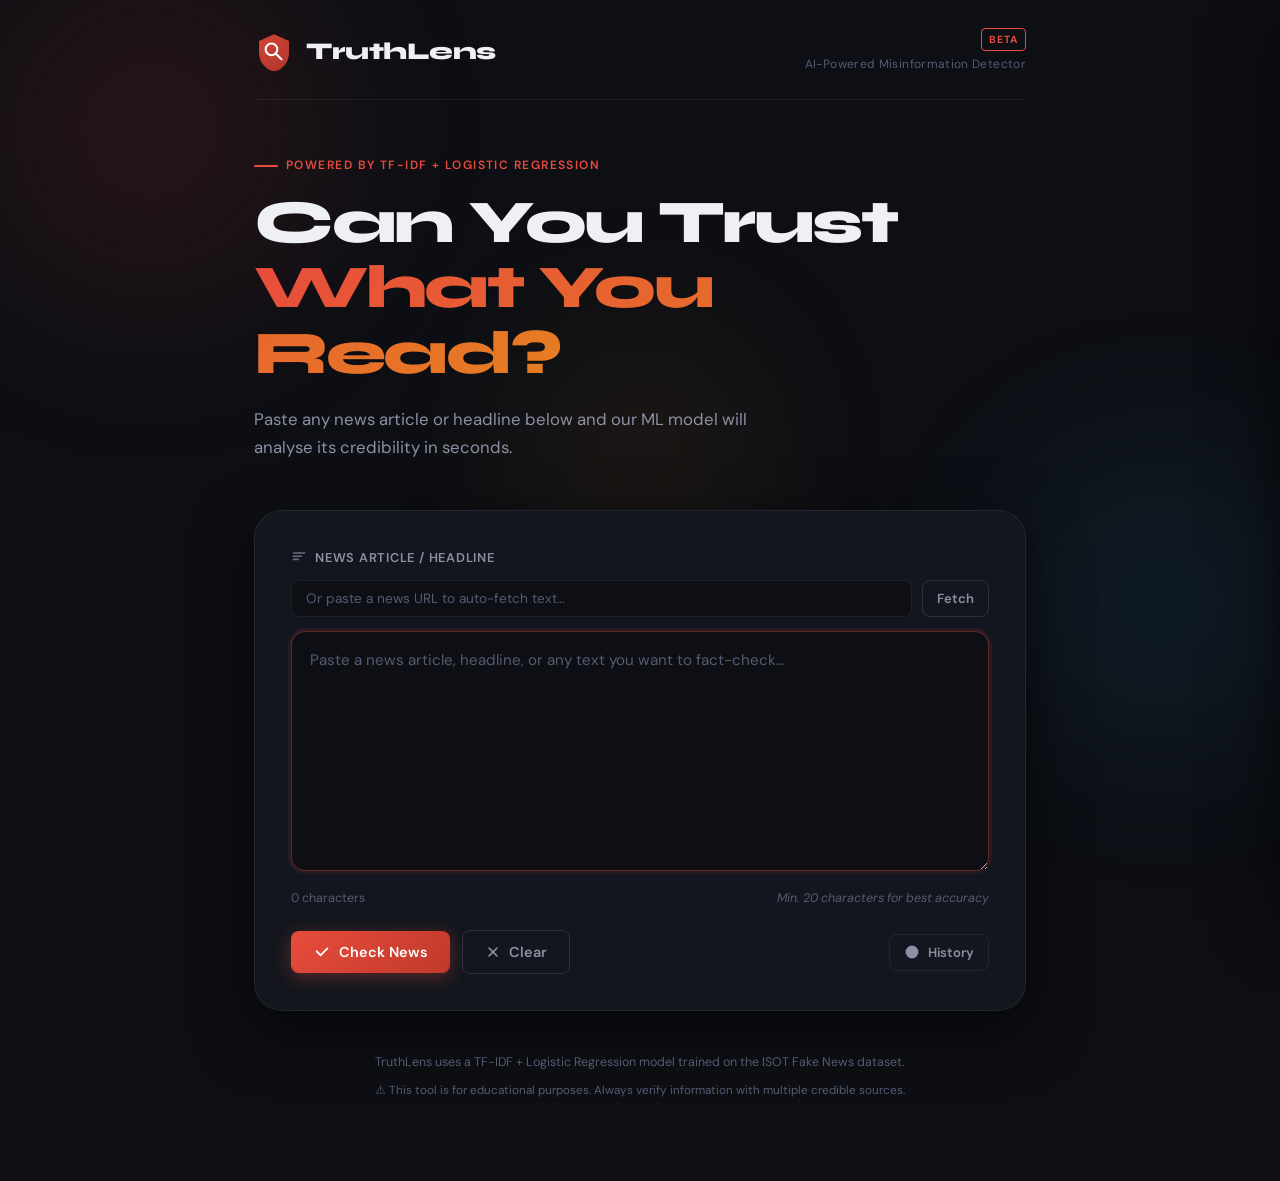
==== index.html @ 73e4e782 "inserting repo" ====
<!DOCTYPE html>
<html lang="en">
<head>
  <meta charset="UTF-8" />
  <meta name="viewport" content="width=device-width, initial-scale=1.0" />
  <title>Fake News Detector</title>
  <link rel="stylesheet" href="style.css" />
  <!-- Google Fonts: Syne (display) + DM Sans (body) -->
  <link rel="preconnect" href="https://fonts.googleapis.com" />
  <link rel="preconnect" href="https://fonts.gstatic.com" crossorigin />
  <link href="https://fonts.googleapis.com/css2?family=Syne:wght@700;800&family=DM+Sans:ital,wght@0,400;0,500;0,600;1,400&display=swap" rel="stylesheet" />
</head>
<body>

  <!-- ── Ambient background orbs ── -->
  <div class="bg-orb orb-1"></div>
  <div class="bg-orb orb-2"></div>
  <div class="bg-orb orb-3"></div>

  <div class="page-wrapper">

    <!-- ═══════════ HEADER ═══════════ -->
    <header class="site-header">
      <div class="logo">
        <!-- Shield + magnifier icon (inline SVG) -->
        <svg class="logo-icon" viewBox="0 0 48 48" fill="none" xmlns="http://www.w3.org/2000/svg">
          <path d="M24 4L6 12v14c0 10.5 7.7 20.3 18 22.6C35.3 46.3 42 36.5 42 26V12L24 4z" fill="url(#shieldGrad)" opacity="0.9"/>
          <circle cx="21" cy="22" r="7" stroke="#fff" stroke-width="2.5" fill="none"/>
          <line x1="26.2" y1="27.2" x2="33" y2="34" stroke="#fff" stroke-width="2.5" stroke-linecap="round"/>
          <defs>
            <linearGradient id="shieldGrad" x1="6" y1="4" x2="42" y2="48" gradientUnits="userSpaceOnUse">
              <stop offset="0%" stop-color="#e74c3c"/>
              <stop offset="100%" stop-color="#c0392b"/>
            </linearGradient>
          </defs>
        </svg>
        <span class="logo-text">TruthLens</span>
      </div>
      <nav class="header-meta">
        <span class="badge-beta">BETA</span>
        <span class="header-tagline">AI-Powered Misinformation Detector</span>
      </nav>
    </header>

    <!-- ═══════════ HERO ═══════════ -->
    <section class="hero">
      <div class="hero-eyebrow">Powered by TF-IDF + Logistic Regression</div>
      <h1 class="hero-title">
        Can You Trust<br/>
        <span class="highlight">What You Read?</span>
      </h1>
      <p class="hero-sub">Paste any news article or headline below and our ML model will analyse its credibility in seconds.</p>
    </section>

    <!-- ═══════════ MAIN CARD ═══════════ -->
    <main class="detector-card">

      <!-- ── Input area ── -->
      <div class="input-section">
        <label class="input-label" for="newsInput">
          <svg viewBox="0 0 20 20" fill="currentColor" width="16"><path d="M3 4a1 1 0 000 2h14a1 1 0 100-2H3zm0 4a1 1 0 000 2h10a1 1 0 100-2H3zm0 4a1 1 0 000 2h6a1 1 0 100-2H3z"/></svg>
          News Article / Headline
        </label>

        <!-- ── URL input (bonus feature) ── -->
        <div class="url-row">
          <input type="url" id="urlInput" class="url-input" placeholder="Or paste a news URL to auto-fetch text…" />
          <button id="fetchUrlBtn" class="btn btn-ghost btn-sm">Fetch</button>
        </div>

        <textarea
          id="newsInput"
          class="news-textarea"
          placeholder="Paste a news article, headline, or any text you want to fact-check…"
          spellcheck="false"
          rows="8"
        ></textarea>

        <!-- Character counter -->
        <div class="textarea-footer">
          <span id="charCount" class="char-count">0 characters</span>
          <span class="min-hint">Min. 20 characters for best accuracy</span>
        </div>
      </div>

      <!-- ── Action buttons ── -->
      <div class="action-row">
        <button id="checkBtn" class="btn btn-primary">
          <svg class="btn-icon" viewBox="0 0 20 20" fill="currentColor" width="18"><path fill-rule="evenodd" d="M16.707 5.293a1 1 0 010 1.414L8.414 15 3.293 9.879a1 1 0 011.414-1.414L8.414 12.172l6.879-6.879a1 1 0 011.414 0z" clip-rule="evenodd"/></svg>
          Check News
        </button>
        <button id="clearBtn" class="btn btn-ghost">
          <svg class="btn-icon" viewBox="0 0 20 20" fill="currentColor" width="16"><path fill-rule="evenodd" d="M4.293 4.293a1 1 0 011.414 0L10 8.586l4.293-4.293a1 1 0 111.414 1.414L11.414 10l4.293 4.293a1 1 0 01-1.414 1.414L10 11.414l-4.293 4.293a1 1 0 01-1.414-1.414L8.586 10 4.293 5.707a1 1 0 010-1.414z" clip-rule="evenodd"/></svg>
          Clear
        </button>
        <button id="historyBtn" class="btn btn-outline btn-sm" title="View history">
          <svg viewBox="0 0 20 20" fill="currentColor" width="16"><path d="M10 18a8 8 0 100-16 8 8 0 000 16zm1-12a1 1 0 10-2 0v4a1 1 0 00.293.707l2.828 2.829a1 1 0 101.415-1.415L11 9.586V6z"/></svg>
          History <span id="historyCount" class="history-badge">0</span>
        </button>
      </div>

      <!-- ── Error banner ── -->
      <div id="errorBanner" class="error-banner hidden">
        <svg viewBox="0 0 20 20" fill="currentColor" width="18"><path fill-rule="evenodd" d="M18 10a8 8 0 11-16 0 8 8 0 0116 0zm-7 4a1 1 0 11-2 0 1 1 0 012 0zm-1-9a1 1 0 00-1 1v4a1 1 0 102 0V6a1 1 0 00-1-1z" clip-rule="evenodd"/></svg>
        <span id="errorText">Something went wrong.</span>
      </div>

      <!-- ── Loading spinner ── -->
      <div id="loadingState" class="loading-state hidden">
        <div class="spinner-ring"></div>
        <p class="loading-text">Analysing article…</p>
        <div class="loading-steps">
          <span class="step active" id="step1">Preprocessing text</span>
          <span class="step-arrow">→</span>
          <span class="step" id="step2">TF-IDF vectorising</span>
          <span class="step-arrow">→</span>
          <span class="step" id="step3">Running model</span>
        </div>
      </div>

      <!-- ── Result card ── -->
      <div id="resultSection" class="result-section hidden">

        <!-- Classification badge -->
        <div class="result-header">
          <div id="classificationBadge" class="classification-badge">
            <span id="classIcon" class="class-icon"></span>
            <span id="classLabel" class="class-label">—</span>
          </div>
          <div class="result-meta">
            <span id="resultTimestamp" class="result-timestamp"></span>
          </div>
        </div>

        <!-- Score gauge -->
        <div class="score-section">
          <div class="score-label-row">
            <span class="score-title">Credibility Score</span>
            <span id="scoreValue" class="score-value">—</span>
          </div>
          <div class="score-bar-track">
            <div id="scoreBar" class="score-bar" style="width:0%"></div>
            <div class="score-markers">
              <span>0</span><span>25</span><span>50</span><span>75</span><span>100</span>
            </div>
          </div>
          <div class="score-zones">
            <span class="zone fake">Fake</span>
            <span class="zone misleading">Misleading News</span>
            <span class="zone real">Real</span>
          </div>
        </div>

        <!-- Explanation -->
        <div class="explanation-box">
          <h4 class="explanation-title">
            <svg viewBox="0 0 20 20" fill="currentColor" width="16"><path fill-rule="evenodd" d="M18 10a8 8 0 11-16 0 8 8 0 0116 0zm-7-4a1 1 0 11-2 0 1 1 0 012 0zM9 9a1 1 0 000 2v3a1 1 0 001 1h1a1 1 0 100-2v-3a1 1 0 00-1-1H9z" clip-rule="evenodd"/></svg>
            Analysis
          </h4>
          <p id="explanationText" class="explanation-text"></p>
        </div>

        <!-- Top keywords -->
        <div class="keywords-box">
          <h4 class="keywords-title">Key Indicators</h4>
          <div id="keywordTags" class="keyword-tags"></div>
        </div>

      </div><!-- /.result-section -->

    </main><!-- /.detector-card -->

    <!-- ═══════════ HISTORY PANEL ═══════════ -->
    <aside id="historyPanel" class="history-panel">
      <div class="history-header">
        <h3>Detection History</h3>
        <button id="closeHistory" class="btn-icon-only" aria-label="Close history">✕</button>
      </div>
      <div id="historyList" class="history-list">
        <p class="history-empty">No checks yet. Analyse an article to get started.</p>
      </div>
      <div class="history-actions">
        <button id="clearHistoryBtn" class="btn btn-ghost btn-sm">Clear All</button>
      </div>
    </aside>

    <!-- ═══════════ FOOTER ═══════════ -->
    <footer class="site-footer">
      <p>TruthLens uses a TF-IDF + Logistic Regression model trained on the ISOT Fake News dataset.</p>
      <p class="footer-disclaimer">⚠ This tool is for educational purposes. Always verify information with multiple credible sources.</p>
    </footer>

  </div><!-- /.page-wrapper -->

  <script src="script.js"></script>
</body>
</html>
---- style.css ----
/* ═══════════════════════════════════════════════
   TruthLens — Fake News Detector
   style.css
   Theme: Dark investigative editorial
   Fonts: Syne (headings) + DM Sans (body)
═══════════════════════════════════════════════ */

/* ── 0. CSS Variables ── */
:root {
  --bg-base:       #0d0f14;
  --bg-card:       #13161e;
  --bg-card-2:     #191d28;
  --bg-hover:      #1e2330;

  --border:        rgba(255,255,255,0.07);
  --border-light:  rgba(255,255,255,0.12);

  --text-primary:  #eef0f6;
  --text-secondary:#8b90a4;
  --text-muted:    #555b72;

  --accent-red:    #e74c3c;
  --accent-orange: #e67e22;
  --accent-green:  #27ae60;
  --accent-blue:   #3498db;

  --real-color:    #27ae60;
  --fake-color:    #e74c3c;
  --mislead-color: #e67e22;

  --shadow-sm:  0 2px 8px rgba(0,0,0,0.4);
  --shadow-md:  0 8px 32px rgba(0,0,0,0.5);
  --shadow-lg:  0 20px 60px rgba(0,0,0,0.6);

  --radius-sm:  8px;
  --radius-md:  14px;
  --radius-lg:  20px;
  --radius-xl:  28px;

  --font-display: 'Syne', sans-serif;
  --font-body:    'DM Sans', sans-serif;

  --transition: 0.22s cubic-bezier(0.4, 0, 0.2, 1);
}

/* ── 1. Reset & Base ── */
*, *::before, *::after { box-sizing: border-box; margin: 0; padding: 0; }

html { font-size: 16px; scroll-behavior: smooth; }

body {
  font-family: var(--font-body);
  background-color: var(--bg-base);
  color: var(--text-primary);
  line-height: 1.65;
  min-height: 100vh;
  overflow-x: hidden;
}

/* ── 2. Ambient Background Orbs ── */
.bg-orb {
  position: fixed;
  border-radius: 50%;
  filter: blur(90px);
  opacity: 0.18;
  pointer-events: none;
  z-index: 0;
  animation: orb-drift 18s ease-in-out infinite alternate;
}
.orb-1 {
  width: 500px; height: 500px;
  background: radial-gradient(circle, #e74c3c, transparent 70%);
  top: -120px; left: -100px;
  animation-delay: 0s;
}
.orb-2 {
  width: 400px; height: 400px;
  background: radial-gradient(circle, #3498db, transparent 70%);
  bottom: 100px; right: -80px;
  animation-delay: -6s;
}
.orb-3 {
  width: 300px; height: 300px;
  background: radial-gradient(circle, #e67e22, transparent 70%);
  top: 50%; left: 50%;
  transform: translate(-50%, -50%);
  animation-delay: -12s;
}
@keyframes orb-drift {
  0%   { transform: translate(0, 0) scale(1); }
  100% { transform: translate(40px, -30px) scale(1.1); }
}

/* ── 3. Layout Wrapper ── */
.page-wrapper {
  position: relative;
  z-index: 1;
  max-width: 820px;
  margin: 0 auto;
  padding: 0 24px 80px;
}

/* ── 4. Header ── */
.site-header {
  display: flex;
  align-items: center;
  justify-content: space-between;
  padding: 28px 0 24px;
  border-bottom: 1px solid var(--border);
  margin-bottom: 56px;
}

.logo {
  display: flex;
  align-items: center;
  gap: 12px;
}
.logo-icon { width: 40px; height: 40px; flex-shrink: 0; }
.logo-text {
  font-family: var(--font-display);
  font-size: 1.5rem;
  font-weight: 800;
  letter-spacing: -0.02em;
  color: var(--text-primary);
}

.header-meta {
  display: flex;
  flex-direction: column;
  align-items: flex-end;
  gap: 4px;
}
.badge-beta {
  display: inline-block;
  font-size: 0.65rem;
  font-weight: 700;
  letter-spacing: 0.1em;
  color: var(--accent-red);
  border: 1px solid var(--accent-red);
  border-radius: 4px;
  padding: 2px 7px;
}
.header-tagline {
  font-size: 0.75rem;
  color: var(--text-muted);
  letter-spacing: 0.03em;
}

/* ── 5. Hero ── */
.hero {
  margin-bottom: 48px;
  animation: fade-up 0.6s ease both;
}
.hero-eyebrow {
  font-size: 0.75rem;
  font-weight: 600;
  letter-spacing: 0.12em;
  text-transform: uppercase;
  color: var(--accent-red);
  margin-bottom: 14px;
  display: flex;
  align-items: center;
  gap: 8px;
}
.hero-eyebrow::before {
  content: '';
  display: inline-block;
  width: 24px; height: 2px;
  background: var(--accent-red);
  border-radius: 2px;
}
.hero-title {
  font-family: var(--font-display);
  font-size: clamp(2.4rem, 5vw, 3.8rem);
  font-weight: 800;
  line-height: 1.08;
  letter-spacing: -0.04em;
  color: var(--text-primary);
  margin-bottom: 18px;
}
.highlight {
  background: linear-gradient(135deg, #e74c3c 0%, #e67e22 100%);
  -webkit-background-clip: text;
  -webkit-text-fill-color: transparent;
  background-clip: text;
}
.hero-sub {
  font-size: 1.05rem;
  color: var(--text-secondary);
  max-width: 540px;
  line-height: 1.7;
}

/* ── 6. Detector Card ── */
.detector-card {
  background: var(--bg-card);
  border: 1px solid var(--border);
  border-radius: var(--radius-xl);
  padding: 36px;
  box-shadow: var(--shadow-lg);
  animation: fade-up 0.7s 0.1s ease both;
}

/* ── 7. Input Section ── */
.input-label {
  display: flex;
  align-items: center;
  gap: 8px;
  font-size: 0.8rem;
  font-weight: 600;
  letter-spacing: 0.06em;
  text-transform: uppercase;
  color: var(--text-secondary);
  margin-bottom: 12px;
}
.input-label svg { opacity: 0.7; }

/* URL row */
.url-row {
  display: flex;
  gap: 10px;
  margin-bottom: 14px;
}
.url-input {
  flex: 1;
  background: var(--bg-base);
  border: 1px solid var(--border);
  border-radius: var(--radius-sm);
  color: var(--text-primary);
  font-family: var(--font-body);
  font-size: 0.85rem;
  padding: 9px 14px;
  outline: none;
  transition: border-color var(--transition);
}
.url-input::placeholder { color: var(--text-muted); }
.url-input:focus { border-color: var(--border-light); }

/* Textarea */
.news-textarea {
  width: 100%;
  background: var(--bg-base);
  border: 1px solid var(--border);
  border-radius: var(--radius-md);
  color: var(--text-primary);
  font-family: var(--font-body);
  font-size: 0.95rem;
  line-height: 1.7;
  padding: 16px 18px;
  resize: vertical;
  outline: none;
  transition: border-color var(--transition), box-shadow var(--transition);
  min-height: 180px;
}
.news-textarea::placeholder { color: var(--text-muted); }
.news-textarea:focus {
  border-color: rgba(231,76,60,0.4);
  box-shadow: 0 0 0 3px rgba(231,76,60,0.08);
}

.textarea-footer {
  display: flex;
  justify-content: space-between;
  margin-top: 8px;
  font-size: 0.78rem;
}
.char-count { color: var(--text-muted); }
.min-hint   { color: var(--text-muted); font-style: italic; }

/* ── 8. Buttons ── */
.action-row {
  display: flex;
  gap: 12px;
  margin-top: 22px;
  flex-wrap: wrap;
  align-items: center;
}

.btn {
  display: inline-flex;
  align-items: center;
  gap: 8px;
  border: none;
  border-radius: var(--radius-sm);
  font-family: var(--font-body);
  font-size: 0.9rem;
  font-weight: 600;
  cursor: pointer;
  padding: 12px 22px;
  transition: all var(--transition);
  position: relative;
  overflow: hidden;
}

/* Ripple effect */
.btn::after {
  content: '';
  position: absolute;
  inset: 0;
  background: rgba(255,255,255,0.08);
  opacity: 0;
  transition: opacity 0.15s;
}
.btn:hover::after { opacity: 1; }
.btn:active { transform: scale(0.97); }

.btn-primary {
  background: linear-gradient(135deg, #e74c3c, #c0392b);
  color: #fff;
  box-shadow: 0 4px 18px rgba(231,76,60,0.35);
}
.btn-primary:hover {
  box-shadow: 0 6px 24px rgba(231,76,60,0.5);
  transform: translateY(-1px);
}
.btn-primary:disabled {
  opacity: 0.5;
  cursor: not-allowed;
  transform: none;
  box-shadow: none;
}

.btn-ghost {
  background: transparent;
  border: 1px solid var(--border-light);
  color: var(--text-secondary);
}
.btn-ghost:hover {
  background: var(--bg-hover);
  color: var(--text-primary);
  border-color: var(--border-light);
}

.btn-outline {
  background: transparent;
  border: 1px solid var(--border);
  color: var(--text-secondary);
  font-size: 0.82rem;
  padding: 9px 15px;
  margin-left: auto; /* push to right */
}
.btn-outline:hover {
  border-color: var(--border-light);
  color: var(--text-primary);
  background: var(--bg-hover);
}

.btn-sm { padding: 9px 14px; font-size: 0.82rem; }
.btn-icon { flex-shrink: 0; }

.history-badge {
  display: inline-flex;
  align-items: center;
  justify-content: center;
  width: 18px; height: 18px;
  background: var(--accent-red);
  color: #fff;
  border-radius: 50%;
  font-size: 0.68rem;
  font-weight: 700;
  margin-left: 4px;
}
.history-badge[data-count="0"],
.history-badge:empty { display: none; }

/* ── 9. Error Banner ── */
.error-banner {
  display: flex;
  align-items: center;
  gap: 10px;
  background: rgba(231,76,60,0.12);
  border: 1px solid rgba(231,76,60,0.3);
  border-radius: var(--radius-sm);
  color: #ff8073;
  font-size: 0.88rem;
  padding: 13px 16px;
  margin-top: 18px;
  animation: fade-up 0.3s ease;
}
.error-banner svg { flex-shrink: 0; opacity: 0.9; }

/* ── 10. Loading State ── */
.loading-state {
  display: flex;
  flex-direction: column;
  align-items: center;
  gap: 16px;
  padding: 36px 0;
  margin-top: 24px;
  animation: fade-up 0.3s ease;
}

/* Spinner ring */
.spinner-ring {
  width: 48px; height: 48px;
  border: 3px solid var(--border);
  border-top-color: var(--accent-red);
  border-radius: 50%;
  animation: spin 0.8s linear infinite;
}
@keyframes spin { to { transform: rotate(360deg); } }

.loading-text {
  font-size: 0.9rem;
  color: var(--text-secondary);
  font-weight: 500;
}

.loading-steps {
  display: flex;
  align-items: center;
  gap: 8px;
  flex-wrap: wrap;
  justify-content: center;
}
.step {
  font-size: 0.75rem;
  color: var(--text-muted);
  padding: 4px 10px;
  border-radius: 20px;
  border: 1px solid var(--border);
  transition: all 0.4s ease;
}
.step.active {
  color: var(--accent-red);
  border-color: rgba(231,76,60,0.4);
  background: rgba(231,76,60,0.08);
}
.step.done {
  color: var(--accent-green);
  border-color: rgba(39,174,96,0.4);
  background: rgba(39,174,96,0.08);
}
.step-arrow { color: var(--text-muted); font-size: 0.75rem; }

/* ── 11. Result Section ── */
.result-section {
  margin-top: 28px;
  animation: fade-up 0.5s ease;
}

.result-header {
  display: flex;
  align-items: center;
  justify-content: space-between;
  margin-bottom: 24px;
}

/* Classification badge */
.classification-badge {
  display: flex;
  align-items: center;
  gap: 10px;
  padding: 12px 22px;
  border-radius: 50px;
  font-family: var(--font-display);
  font-size: 1.1rem;
  font-weight: 700;
  letter-spacing: -0.01em;
  border: 2px solid;
}
.classification-badge.real {
  background: rgba(39,174,96,0.1);
  border-color: var(--real-color);
  color: #4cd98e;
}
.classification-badge.fake {
  background: rgba(231,76,60,0.1);
  border-color: var(--fake-color);
  color: #ff7064;
}
.classification-badge.misleading {
  background: rgba(230,126,34,0.1);
  border-color: var(--mislead-color);
  color: #ffaa50;
}
.class-icon { font-size: 1.3rem; line-height: 1; }
.result-timestamp { font-size: 0.75rem; color: var(--text-muted); }

/* ── 12. Score Gauge ── */
.score-section { margin-bottom: 24px; }

.score-label-row {
  display: flex;
  justify-content: space-between;
  align-items: baseline;
  margin-bottom: 10px;
}
.score-title {
  font-size: 0.8rem;
  font-weight: 600;
  letter-spacing: 0.06em;
  text-transform: uppercase;
  color: var(--text-secondary);
}
.score-value {
  font-family: var(--font-display);
  font-size: 1.8rem;
  font-weight: 800;
  letter-spacing: -0.04em;
}

.score-bar-track {
  width: 100%;
  height: 10px;
  background: var(--bg-base);
  border-radius: 50px;
  overflow: hidden;
  border: 1px solid var(--border);
  position: relative;
  margin-bottom: 8px;
}
.score-bar {
  height: 100%;
  border-radius: 50px;
  transition: width 1s cubic-bezier(0.4, 0, 0.2, 1);
  background: linear-gradient(90deg, var(--fake-color), var(--mislead-color), var(--real-color));
  background-size: 300px 100%;
}
/* The bar clip shows only portion of the gradient */
.score-bar.real     { background: linear-gradient(90deg, #27ae60, #2ecc71); }
.score-bar.fake     { background: linear-gradient(90deg, #c0392b, #e74c3c); }
.score-bar.misleading { background: linear-gradient(90deg, #d35400, #e67e22); }

.score-markers {
  display: flex;
  justify-content: space-between;
  padding: 0 2px;
  position: absolute;
  width: 100%;
  top: 14px;
}
.score-markers span { font-size: 0.65rem; color: var(--text-muted); }

.score-zones {
  display: flex;
  justify-content: space-between;
  margin-top: 20px;
}
.zone {
  font-size: 0.72rem;
  font-weight: 600;
  letter-spacing: 0.06em;
  text-transform: uppercase;
}
.zone.fake      { color: var(--fake-color); }
.zone.misleading{ color: var(--mislead-color); }
.zone.real      { color: var(--real-color); }

/* ── 13. Explanation Box ── */
.explanation-box {
  background: var(--bg-card-2);
  border: 1px solid var(--border);
  border-radius: var(--radius-md);
  padding: 20px 22px;
  margin-bottom: 18px;
}
.explanation-title {
  display: flex;
  align-items: center;
  gap: 8px;
  font-size: 0.78rem;
  font-weight: 700;
  letter-spacing: 0.08em;
  text-transform: uppercase;
  color: var(--text-secondary);
  margin-bottom: 10px;
}
.explanation-text {
  font-size: 0.93rem;
  color: var(--text-primary);
  line-height: 1.7;
}

/* ── 14. Keywords ── */
.keywords-box { margin-bottom: 4px; }
.keywords-title {
  font-size: 0.78rem;
  font-weight: 700;
  letter-spacing: 0.08em;
  text-transform: uppercase;
  color: var(--text-secondary);
  margin-bottom: 10px;
}
.keyword-tags {
  display: flex;
  flex-wrap: wrap;
  gap: 8px;
}
.keyword-tag {
  background: var(--bg-base);
  border: 1px solid var(--border);
  border-radius: 20px;
  padding: 4px 12px;
  font-size: 0.8rem;
  color: var(--text-secondary);
  transition: all var(--transition);
}
.keyword-tag:hover {
  border-color: var(--border-light);
  color: var(--text-primary);
}
.keyword-tag.high-weight {
  border-color: rgba(231,76,60,0.4);
  color: #ff8073;
  background: rgba(231,76,60,0.06);
}

/* ── 15. History Panel ── */
.history-panel {
  position: fixed;
  top: 0; right: 0;
  width: 360px;
  max-width: 90vw;
  height: 100vh;
  background: var(--bg-card);
  border-left: 1px solid var(--border);
  box-shadow: var(--shadow-lg);
  z-index: 100;
  display: flex;
  flex-direction: column;
  transform: translateX(100%);
  transition: transform 0.35s cubic-bezier(0.4, 0, 0.2, 1);
}
.history-panel.open { transform: translateX(0); }

.history-header {
  display: flex;
  align-items: center;
  justify-content: space-between;
  padding: 24px;
  border-bottom: 1px solid var(--border);
}
.history-header h3 {
  font-family: var(--font-display);
  font-size: 1rem;
  font-weight: 700;
  letter-spacing: -0.01em;
}
.btn-icon-only {
  background: none;
  border: none;
  color: var(--text-secondary);
  cursor: pointer;
  font-size: 1rem;
  padding: 4px 8px;
  border-radius: 4px;
  transition: background var(--transition);
}
.btn-icon-only:hover { background: var(--bg-hover); }

.history-list {
  flex: 1;
  overflow-y: auto;
  padding: 16px;
  display: flex;
  flex-direction: column;
  gap: 10px;
}
.history-empty {
  text-align: center;
  color: var(--text-muted);
  font-size: 0.85rem;
  padding: 24px 0;
}
.history-item {
  background: var(--bg-card-2);
  border: 1px solid var(--border);
  border-radius: var(--radius-sm);
  padding: 14px;
  cursor: pointer;
  transition: all var(--transition);
}
.history-item:hover { border-color: var(--border-light); background: var(--bg-hover); }
.history-item-header {
  display: flex;
  align-items: center;
  justify-content: space-between;
  margin-bottom: 6px;
}
.history-class {
  font-size: 0.75rem;
  font-weight: 700;
  letter-spacing: 0.04em;
  text-transform: uppercase;
}
.history-class.real      { color: var(--real-color); }
.history-class.fake      { color: var(--fake-color); }
.history-class.misleading{ color: var(--mislead-color); }
.history-score {
  font-size: 0.75rem;
  color: var(--text-muted);
}
.history-snippet {
  font-size: 0.82rem;
  color: var(--text-secondary);
  line-height: 1.5;
  white-space: nowrap;
  overflow: hidden;
  text-overflow: ellipsis;
}
.history-time {
  font-size: 0.7rem;
  color: var(--text-muted);
  margin-top: 6px;
}
.history-actions {
  padding: 16px;
  border-top: 1px solid var(--border);
}

/* ── 16. Divider between input and results ── */
.section-divider {
  width: 100%;
  height: 1px;
  background: var(--border);
  margin: 28px 0;
}

/* ── 17. Utility ── */
.hidden { display: none !important; }

@keyframes fade-up {
  from { opacity: 0; transform: translateY(16px); }
  to   { opacity: 1; transform: translateY(0); }
}

/* ── 18. Footer ── */
.site-footer {
  text-align: center;
  padding: 40px 0 0;
  font-size: 0.78rem;
  color: var(--text-muted);
  line-height: 1.8;
  animation: fade-up 0.8s 0.3s ease both;
}
.footer-disclaimer {
  margin-top: 6px;
  font-size: 0.73rem;
}

/* ── 19. Scrollbar (Webkit) ── */
::-webkit-scrollbar { width: 6px; }
::-webkit-scrollbar-track { background: transparent; }
::-webkit-scrollbar-thumb { background: var(--border-light); border-radius: 3px; }

/* ── 20. Responsive ── */
@media (max-width: 640px) {
  .page-wrapper { padding: 0 16px 60px; }
  .detector-card { padding: 24px 20px; border-radius: var(--radius-lg); }
  .site-header { flex-direction: column; align-items: flex-start; gap: 10px; margin-bottom: 36px; }
  .header-meta { align-items: flex-start; }
  .action-row { gap: 8px; }
  .btn-outline { margin-left: 0; }
  .hero-title { font-size: 2.2rem; }
  .classification-badge { padding: 10px 16px; font-size: 1rem; }
  .score-value { font-size: 1.4rem; }
}
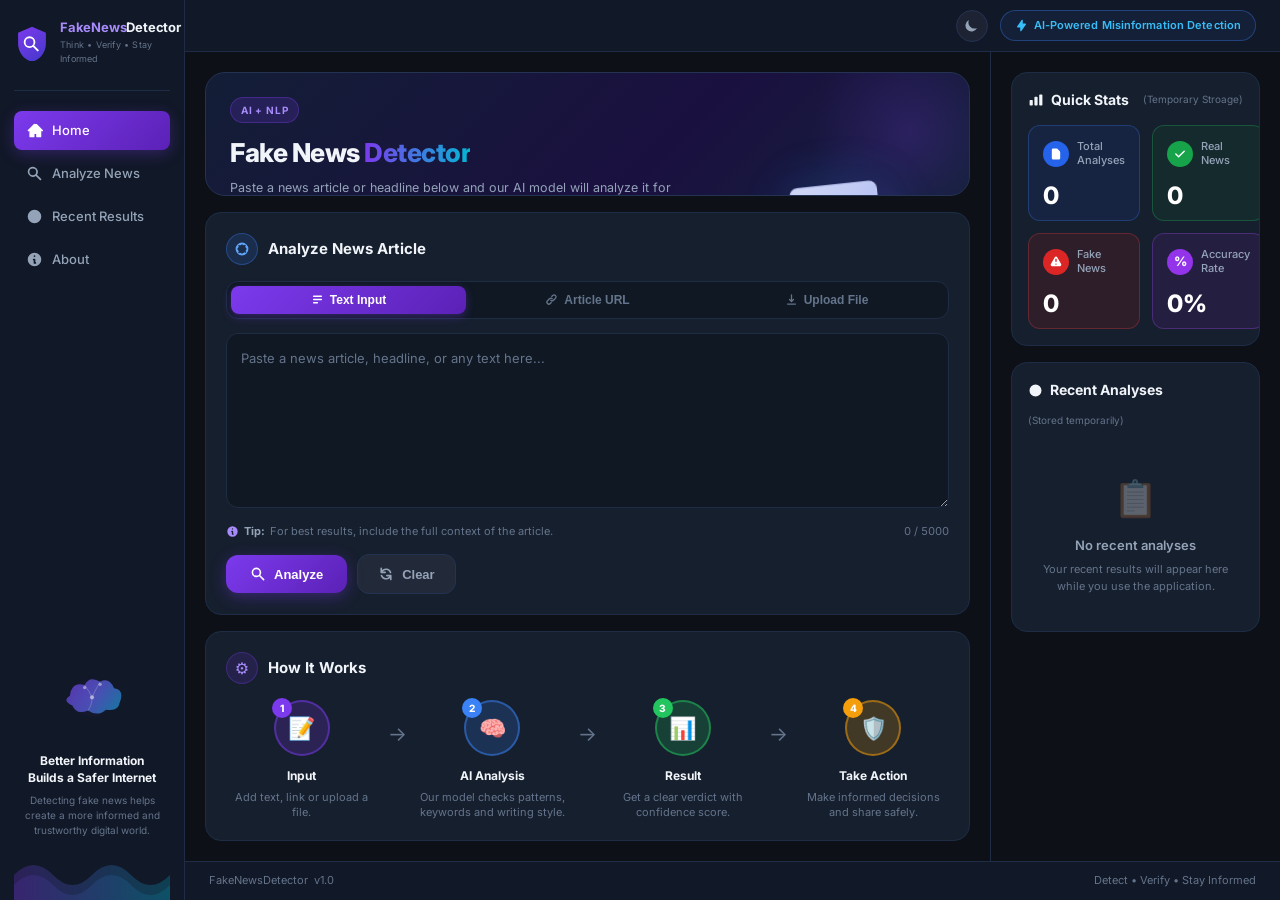
==== commit 671d1dc3: "Redesign fake news detector UI" ====
--- a/index.html
+++ b/index.html
@@ -3,195 +3,506 @@
 <head>
   <meta charset="UTF-8" />
   <meta name="viewport" content="width=device-width, initial-scale=1.0" />
-  <title>Fake News Detector</title>
+  <title>FakeNewsDetector – AI-Powered Misinformation Detection</title>
+  <meta name="description" content="Use AI and NLP to detect fake news, misinformation, and unreliable articles instantly with TF-IDF + Logistic Regression." />
   <link rel="stylesheet" href="style.css" />
-  <!-- Google Fonts: Syne (display) + DM Sans (body) -->
   <link rel="preconnect" href="https://fonts.googleapis.com" />
   <link rel="preconnect" href="https://fonts.gstatic.com" crossorigin />
-  <link href="https://fonts.googleapis.com/css2?family=Syne:wght@700;800&family=DM+Sans:ital,wght@0,400;0,500;0,600;1,400&display=swap" rel="stylesheet" />
+  <link href="https://fonts.googleapis.com/css2?family=Inter:wght@400;500;600;700;800&display=swap" rel="stylesheet" />
 </head>
 <body>
-
-  <!-- ── Ambient background orbs ── -->
-  <div class="bg-orb orb-1"></div>
-  <div class="bg-orb orb-2"></div>
-  <div class="bg-orb orb-3"></div>
-
-  <div class="page-wrapper">
-
-    <!-- ═══════════ HEADER ═══════════ -->
-    <header class="site-header">
+<div class="app-wrapper">
+
+  <!-- ══════════════ SIDEBAR ══════════════ -->
+  <aside class="sidebar">
+    <div class="sidebar-inner">
+      <!-- Logo -->
       <div class="logo">
-        <!-- Shield + magnifier icon (inline SVG) -->
-        <svg class="logo-icon" viewBox="0 0 48 48" fill="none" xmlns="http://www.w3.org/2000/svg">
-          <path d="M24 4L6 12v14c0 10.5 7.7 20.3 18 22.6C35.3 46.3 42 36.5 42 26V12L24 4z" fill="url(#shieldGrad)" opacity="0.9"/>
-          <circle cx="21" cy="22" r="7" stroke="#fff" stroke-width="2.5" fill="none"/>
-          <line x1="26.2" y1="27.2" x2="33" y2="34" stroke="#fff" stroke-width="2.5" stroke-linecap="round"/>
+        <div class="logo-shield">
+          <svg viewBox="0 0 40 44" fill="none" xmlns="http://www.w3.org/2000/svg">
+            <path d="M20 2L3 9.5v13C3 33.5 10.5 42.5 20 45c9.5-2.5 17-11.5 17-22.5v-13L20 2z" fill="url(#shLg)"/>
+            <circle cx="17" cy="21" r="6" stroke="white" stroke-width="2.2" fill="none"/>
+            <line x1="21.5" y1="25.5" x2="27" y2="31" stroke="white" stroke-width="2.5" stroke-linecap="round"/>
+            <defs>
+              <linearGradient id="shLg" x1="3" y1="2" x2="37" y2="45" gradientUnits="userSpaceOnUse">
+                <stop stop-color="#7c3aed"/>
+                <stop offset="1" stop-color="#4338ca"/>
+              </linearGradient>
+            </defs>
+          </svg>
+        </div>
+        <div class="logo-text">
+          <span class="logo-name"><span>FakeNews</span>Detector</span>
+          <span class="logo-sub">Think • Verify • Stay Informed</span>
+        </div>
+      </div>
+
+      <!-- Nav -->
+      <nav class="sidebar-nav">
+        <a href="#home" class="nav-item active" id="navHome">
+          <svg viewBox="0 0 20 20" fill="currentColor" width="17"><path d="M10.707 2.293a1 1 0 00-1.414 0l-7 7a1 1 0 001.414 1.414L4 10.414V17a1 1 0 001 1h4a1 1 0 001-1v-3h2v3a1 1 0 001 1h4a1 1 0 001-1v-6.586l.293.293a1 1 0 001.414-1.414l-7-7z"/></svg>
+          Home
+        </a>
+        <a href="#analyze" class="nav-item" id="navAnalyze">
+          <svg viewBox="0 0 20 20" fill="currentColor" width="17"><path fill-rule="evenodd" d="M8 4a4 4 0 100 8 4 4 0 000-8zM2 8a6 6 0 1110.89 3.476l4.817 4.817a1 1 0 01-1.414 1.414l-4.816-4.816A6 6 0 012 8z" clip-rule="evenodd"/></svg>
+          Analyze News
+        </a>
+        <a href="#recent" class="nav-item" id="navRecent">
+          <svg viewBox="0 0 20 20" fill="currentColor" width="17"><path d="M10 18a8 8 0 100-16 8 8 0 000 16zm1-12a1 1 0 10-2 0v4a1 1 0 00.293.707l2.828 2.829a1 1 0 101.415-1.415L11 9.586V6z"/></svg>
+          Recent Results
+          <span class="nav-badge hidden" id="navBadge">0</span>
+        </a>
+        <a href="#about" class="nav-item" id="navAbout">
+          <svg viewBox="0 0 20 20" fill="currentColor" width="17"><path fill-rule="evenodd" d="M18 10a8 8 0 11-16 0 8 8 0 0116 0zm-7-4a1 1 0 11-2 0 1 1 0 012 0zM9 9a1 1 0 000 2v3a1 1 0 001 1h1a1 1 0 100-2v-3a1 1 0 00-1-1H9z" clip-rule="evenodd"/></svg>
+          About
+        </a>
+      </nav>
+    </div>
+
+    <!-- Sidebar footer illustration -->
+    <div class="sidebar-footer">
+      <div class="sidebar-brain">
+        <svg viewBox="0 0 110 90" fill="none" xmlns="http://www.w3.org/2000/svg" width="90">
+          <ellipse cx="55" cy="42" rx="32" ry="27" fill="url(#brainBg)" opacity="0.15"/>
+          <path d="M28 40 Q30 22 46 27 Q52 15 65 23 Q76 17 82 31 Q95 33 89 48 Q87 60 72 57 Q62 66 50 58 Q36 64 31 52 Q18 46 28 40Z" fill="url(#brainFill)" opacity="0.75"/>
+          <path d="M46 27 Q52 35 55 42 Q58 35 65 23" stroke="white" stroke-width="1" opacity="0.3" fill="none"/>
+          <path d="M55 42 Q55 52 50 58" stroke="white" stroke-width="1" opacity="0.3" fill="none"/>
+          <circle cx="46" cy="30" r="2" fill="white" opacity="0.5"/>
+          <circle cx="65" cy="26" r="2" fill="white" opacity="0.5"/>
+          <circle cx="55" cy="42" r="2.5" fill="white" opacity="0.6"/>
           <defs>
-            <linearGradient id="shieldGrad" x1="6" y1="4" x2="42" y2="48" gradientUnits="userSpaceOnUse">
-              <stop offset="0%" stop-color="#e74c3c"/>
-              <stop offset="100%" stop-color="#c0392b"/>
+            <radialGradient id="brainBg" cx="50%" cy="50%" r="50%">
+              <stop stop-color="#7c3aed"/>
+              <stop offset="1" stop-color="#7c3aed" stop-opacity="0"/>
+            </radialGradient>
+            <linearGradient id="brainFill" x1="18" y1="15" x2="95" y2="70" gradientUnits="userSpaceOnUse">
+              <stop stop-color="#7c3aed"/>
+              <stop offset="0.5" stop-color="#6366f1"/>
+              <stop offset="1" stop-color="#06b6d4"/>
             </linearGradient>
           </defs>
         </svg>
-        <span class="logo-text">TruthLens</span>
       </div>
-      <nav class="header-meta">
-        <span class="badge-beta">BETA</span>
-        <span class="header-tagline">AI-Powered Misinformation Detector</span>
-      </nav>
+      <h4 class="sidebar-motto">Better Information<br/>Builds a Safer Internet</h4>
+      <p class="sidebar-desc">Detecting fake news helps create a more informed and trustworthy digital world.</p>
+      <div class="sidebar-wave">
+        <svg viewBox="0 0 160 50" preserveAspectRatio="none" xmlns="http://www.w3.org/2000/svg">
+          <path d="M0,25 Q20,5 40,25 T80,25 T120,25 T160,25 V50 H0Z" fill="url(#wvGrad)" opacity="0.25"/>
+          <path d="M0,35 Q20,15 40,35 T80,35 T120,35 T160,35 V50 H0Z" fill="url(#wvGrad)" opacity="0.15"/>
+          <defs>
+            <linearGradient id="wvGrad" x1="0" y1="0" x2="160" y2="0" gradientUnits="userSpaceOnUse">
+              <stop stop-color="#7c3aed"/>
+              <stop offset="1" stop-color="#06b6d4"/>
+            </linearGradient>
+          </defs>
+        </svg>
+      </div>
+    </div>
+  </aside>
+
+  <!-- ══════════════ MAIN AREA ══════════════ -->
+  <div class="main-area">
+
+    <!-- Top bar -->
+    <header class="topbar">
+      <div class="topbar-left" id="topbarTitle">
+        <!-- Seamless left header -->
+      </div>
+      <div class="topbar-right">
+        <button class="theme-toggle-btn" id="themeToggleBtn" title="Toggle theme">
+          <svg viewBox="0 0 20 20" fill="currentColor" width="15"><path d="M17.293 13.293A8 8 0 016.707 2.707a8.001 8.001 0 1010.586 10.586z"/></svg>
+        </button>
+        <div class="ai-powered-pill">
+          <svg viewBox="0 0 20 20" fill="currentColor" width="13"><path fill-rule="evenodd" d="M11.3 1.046A1 1 0 0112 2v5h4a1 1 0 01.82 1.573l-7 10A1 1 0 018 18v-5H4a1 1 0 01-.82-1.573l7-10a1 1 0 011.12-.38z" clip-rule="evenodd"/></svg>
+          AI-Powered Misinformation Detection
+        </div>
+      </div>
     </header>
 
-    <!-- ═══════════ HERO ═══════════ -->
-    <section class="hero">
-      <div class="hero-eyebrow">Powered by TF-IDF + Logistic Regression</div>
-      <h1 class="hero-title">
-        Can You Trust<br/>
-        <span class="highlight">What You Read?</span>
-      </h1>
-      <p class="hero-sub">Paste any news article or headline below and our ML model will analyse its credibility in seconds.</p>
-    </section>
-
-    <!-- ═══════════ MAIN CARD ═══════════ -->
-    <main class="detector-card">
-
-      <!-- ── Input area ── -->
-      <div class="input-section">
-        <label class="input-label" for="newsInput">
-          <svg viewBox="0 0 20 20" fill="currentColor" width="16"><path d="M3 4a1 1 0 000 2h14a1 1 0 100-2H3zm0 4a1 1 0 000 2h10a1 1 0 100-2H3zm0 4a1 1 0 000 2h6a1 1 0 100-2H3z"/></svg>
-          News Article / Headline
-        </label>
-
-        <!-- ── URL input (bonus feature) ── -->
-        <div class="url-row">
-          <input type="url" id="urlInput" class="url-input" placeholder="Or paste a news URL to auto-fetch text…" />
-          <button id="fetchUrlBtn" class="btn btn-ghost btn-sm">Fetch</button>
-        </div>
-
-        <textarea
-          id="newsInput"
-          class="news-textarea"
-          placeholder="Paste a news article, headline, or any text you want to fact-check…"
-          spellcheck="false"
-          rows="8"
-        ></textarea>
-
-        <!-- Character counter -->
-        <div class="textarea-footer">
-          <span id="charCount" class="char-count">0 characters</span>
-          <span class="min-hint">Min. 20 characters for best accuracy</span>
-        </div>
-      </div>
-
-      <!-- ── Action buttons ── -->
-      <div class="action-row">
-        <button id="checkBtn" class="btn btn-primary">
-          <svg class="btn-icon" viewBox="0 0 20 20" fill="currentColor" width="18"><path fill-rule="evenodd" d="M16.707 5.293a1 1 0 010 1.414L8.414 15 3.293 9.879a1 1 0 011.414-1.414L8.414 12.172l6.879-6.879a1 1 0 011.414 0z" clip-rule="evenodd"/></svg>
-          Check News
-        </button>
-        <button id="clearBtn" class="btn btn-ghost">
-          <svg class="btn-icon" viewBox="0 0 20 20" fill="currentColor" width="16"><path fill-rule="evenodd" d="M4.293 4.293a1 1 0 011.414 0L10 8.586l4.293-4.293a1 1 0 111.414 1.414L11.414 10l4.293 4.293a1 1 0 01-1.414 1.414L10 11.414l-4.293 4.293a1 1 0 01-1.414-1.414L8.586 10 4.293 5.707a1 1 0 010-1.414z" clip-rule="evenodd"/></svg>
-          Clear
-        </button>
-        <button id="historyBtn" class="btn btn-outline btn-sm" title="View history">
-          <svg viewBox="0 0 20 20" fill="currentColor" width="16"><path d="M10 18a8 8 0 100-16 8 8 0 000 16zm1-12a1 1 0 10-2 0v4a1 1 0 00.293.707l2.828 2.829a1 1 0 101.415-1.415L11 9.586V6z"/></svg>
-          History <span id="historyCount" class="history-badge">0</span>
-        </button>
-      </div>
-
-      <!-- ── Error banner ── -->
-      <div id="errorBanner" class="error-banner hidden">
-        <svg viewBox="0 0 20 20" fill="currentColor" width="18"><path fill-rule="evenodd" d="M18 10a8 8 0 11-16 0 8 8 0 0116 0zm-7 4a1 1 0 11-2 0 1 1 0 012 0zm-1-9a1 1 0 00-1 1v4a1 1 0 102 0V6a1 1 0 00-1-1z" clip-rule="evenodd"/></svg>
-        <span id="errorText">Something went wrong.</span>
-      </div>
-
-      <!-- ── Loading spinner ── -->
-      <div id="loadingState" class="loading-state hidden">
-        <div class="spinner-ring"></div>
-        <p class="loading-text">Analysing article…</p>
-        <div class="loading-steps">
-          <span class="step active" id="step1">Preprocessing text</span>
-          <span class="step-arrow">→</span>
-          <span class="step" id="step2">TF-IDF vectorising</span>
-          <span class="step-arrow">→</span>
-          <span class="step" id="step3">Running model</span>
-        </div>
-      </div>
-
-      <!-- ── Result card ── -->
-      <div id="resultSection" class="result-section hidden">
-
-        <!-- Classification badge -->
-        <div class="result-header">
-          <div id="classificationBadge" class="classification-badge">
-            <span id="classIcon" class="class-icon"></span>
-            <span id="classLabel" class="class-label">—</span>
-          </div>
-          <div class="result-meta">
-            <span id="resultTimestamp" class="result-timestamp"></span>
-          </div>
-        </div>
-
-        <!-- Score gauge -->
-        <div class="score-section">
-          <div class="score-label-row">
-            <span class="score-title">Credibility Score</span>
-            <span id="scoreValue" class="score-value">—</span>
-          </div>
-          <div class="score-bar-track">
-            <div id="scoreBar" class="score-bar" style="width:0%"></div>
-            <div class="score-markers">
-              <span>0</span><span>25</span><span>50</span><span>75</span><span>100</span>
-            </div>
-          </div>
-          <div class="score-zones">
-            <span class="zone fake">Fake</span>
-            <span class="zone misleading">Misleading News</span>
-            <span class="zone real">Real</span>
-          </div>
-        </div>
-
-        <!-- Explanation -->
-        <div class="explanation-box">
-          <h4 class="explanation-title">
-            <svg viewBox="0 0 20 20" fill="currentColor" width="16"><path fill-rule="evenodd" d="M18 10a8 8 0 11-16 0 8 8 0 0116 0zm-7-4a1 1 0 11-2 0 1 1 0 012 0zM9 9a1 1 0 000 2v3a1 1 0 001 1h1a1 1 0 100-2v-3a1 1 0 00-1-1H9z" clip-rule="evenodd"/></svg>
-            Analysis
-          </h4>
-          <p id="explanationText" class="explanation-text"></p>
-        </div>
-
-        <!-- Top keywords -->
-        <div class="keywords-box">
-          <h4 class="keywords-title">Key Indicators</h4>
-          <div id="keywordTags" class="keyword-tags"></div>
-        </div>
-
-      </div><!-- /.result-section -->
-
-    </main><!-- /.detector-card -->
-
-    <!-- ═══════════ HISTORY PANEL ═══════════ -->
-    <aside id="historyPanel" class="history-panel">
-      <div class="history-header">
-        <h3>Detection History</h3>
-        <button id="closeHistory" class="btn-icon-only" aria-label="Close history">✕</button>
-      </div>
-      <div id="historyList" class="history-list">
-        <p class="history-empty">No checks yet. Analyse an article to get started.</p>
-      </div>
-      <div class="history-actions">
-        <button id="clearHistoryBtn" class="btn btn-ghost btn-sm">Clear All</button>
-      </div>
-    </aside>
-
-    <!-- ═══════════ FOOTER ═══════════ -->
-    <footer class="site-footer">
-      <p>TruthLens uses a TF-IDF + Logistic Regression model trained on the ISOT Fake News dataset.</p>
-      <p class="footer-disclaimer">⚠ This tool is for educational purposes. Always verify information with multiple credible sources.</p>
+    <!-- Content Grid -->
+    <div class="content-grid">
+
+      <!-- ─── CENTER COLUMN ─── -->
+      <div class="center-col" id="home">
+
+        <!-- Hero Card -->
+        <div class="hero-card" id="heroSection">
+          <div class="hero-badge">AI + NLP</div>
+          <div class="hero-body">
+            <div class="hero-text">
+              <h1 class="hero-title">Fake News <span class="accent-text">Detector</span></h1>
+              <p class="hero-desc">Paste a news article or headline below and our AI model will analyze it for credibility in seconds.</p>
+              <div class="hero-features">
+                <div class="feat-item">
+                  <div class="feat-icon blue-feat-bg">
+                    <svg viewBox="0 0 20 20" fill="currentColor" width="14"><path fill-rule="evenodd" d="M11.3 1.046A1 1 0 0112 2v5h4a1 1 0 01.82 1.573l-7 10A1 1 0 018 18v-5H4a1 1 0 01-.82-1.573l7-10a1 1 0 011.12-.38z" clip-rule="evenodd"/></svg>
+                  </div>
+                  <div>
+                    <div class="feat-name">Fast Analysis</div>
+                    <div class="feat-sub">Results in seconds</div>
+                  </div>
+                </div>
+                <div class="feat-item">
+                  <div class="feat-icon purple-feat-bg">
+                    <svg viewBox="0 0 20 20" fill="none" stroke="currentColor" stroke-width="2" width="14"><circle cx="10" cy="10" r="7"/><circle cx="10" cy="10" r="3" fill="currentColor"/></svg>
+                  </div>
+                  <div>
+                    <div class="feat-name">Accurate Prediction</div>
+                    <div class="feat-sub">AI powered</div>
+                  </div>
+                </div>
+                <div class="feat-item">
+                  <div class="feat-icon teal-feat-bg">
+                    <svg viewBox="0 0 20 20" fill="currentColor" width="14"><path fill-rule="evenodd" d="M10 1.944A11.954 11.954 0 012.166 5C2.056 5.649 2 6.319 2 7c0 5.225 3.34 9.67 8 11.317C14.66 16.67 18 12.225 18 7c0-.682-.057-1.35-.166-2.001A11.954 11.954 0 0110 1.944zM11 14a1 1 0 11-2 0 1 1 0 012 0zm0-7a1 1 0 10-2 0v3a1 1 0 102 0V7z" clip-rule="evenodd"/></svg>
+                  </div>
+                  <div>
+                    <div class="feat-name">Helps Fight Misinformation</div>
+                    <div class="feat-sub">For a safer internet</div>
+                  </div>
+                </div>
+              </div>
+            </div>
+            <div class="hero-art">
+              <!-- 3D Isometric Newspaper + Magnifier + Shield Illustration -->
+              <svg viewBox="0 0 220 180" fill="none" xmlns="http://www.w3.org/2000/svg">
+                <defs>
+                  <radialGradient id="artGlow" cx="50%" cy="50%" r="50%">
+                    <stop stop-color="#3b82f6" stop-opacity="0.35"/>
+                    <stop offset="0.6" stop-color="#7c3aed" stop-opacity="0.2"/>
+                    <stop offset="1" stop-color="#1e1b4b" stop-opacity="0"/>
+                  </radialGradient>
+                  <linearGradient id="newsGrad" x1="40" y1="20" x2="160" y2="150" gradientUnits="userSpaceOnUse">
+                    <stop stop-color="#e0e7ff"/>
+                    <stop offset="1" stop-color="#a5b4fc"/>
+                  </linearGradient>
+                  <linearGradient id="shieldGrad" x1="120" y1="90" x2="155" y2="150" gradientUnits="userSpaceOnUse">
+                    <stop stop-color="#3b82f6"/>
+                    <stop offset="1" stop-color="#1d4ed8"/>
+                  </linearGradient>
+                </defs>
+                <circle cx="120" cy="90" r="85" fill="url(#artGlow)"/>
+                <!-- Tilted Newspaper Paper -->
+                <rect x="55" y="24" width="95" height="120" rx="8" transform="rotate(-6 102 84)" fill="url(#newsGrad)" stroke="#c7d2fe" stroke-width="1.5" filter="drop-shadow(0 8px 16px rgba(0,0,0,0.4))"/>
+                <!-- Header "NEWS" -->
+                <text x="68" y="52" fill="#1e293b" font-family="'Inter', sans-serif" font-weight="900" font-size="16" letter-spacing="1" transform="rotate(-6 102 84)">NEWS</text>
+                <!-- Newspaper Lines -->
+                <line x1="68" y1="62" x2="136" y2="55" stroke="#475569" stroke-width="3" stroke-linecap="round"/>
+                <line x1="68" y1="72" x2="128" y2="66" stroke="#64748b" stroke-width="2.5" stroke-linecap="round"/>
+                <line x1="68" y1="81" x2="132" y2="74" stroke="#64748b" stroke-width="2.5" stroke-linecap="round"/>
+                <line x1="68" y1="90" x2="120" y2="83" stroke="#94a3b8" stroke-width="2.5" stroke-linecap="round"/>
+                <line x1="68" y1="99" x2="115" y2="92" stroke="#94a3b8" stroke-width="2.5" stroke-linecap="round"/>
+                <!-- Blue Shield in front -->
+                <path d="M140 102L125 110v16c0 14 10 24 20 28 10-4 20-14 20-28v-16L150 102z" fill="url(#shieldGrad)" filter="drop-shadow(0 4px 10px rgba(59,130,246,0.5))"/>
+                <path d="M135 125l4 4 8-8" stroke="white" stroke-width="2.5" stroke-linecap="round" stroke-linejoin="round"/>
+                <!-- 3D Magnifying Glass -->
+                <circle cx="152" cy="108" r="28" fill="rgba(30,58,138,0.25)" stroke="#60a5fa" stroke-width="7" filter="drop-shadow(0 6px 12px rgba(0,0,0,0.5))"/>
+                <circle cx="152" cy="108" r="22" fill="rgba(14,165,233,0.15)"/>
+                <line x1="172" y1="128" x2="194" y2="152" stroke="#3b82f6" stroke-width="9" stroke-linecap="round"/>
+                <line x1="172" y1="128" x2="194" y2="152" stroke="#93c5fd" stroke-width="3" stroke-linecap="round"/>
+              </svg>
+            </div>
+          </div>
+        </div>
+
+        <!-- Analyze Card -->
+        <div class="card" id="analyzeSection">
+          <div class="card-hdr">
+            <div class="card-hdr-icon compass-icon">
+              <svg viewBox="0 0 20 20" fill="currentColor" width="16"><path fill-rule="evenodd" d="M10 18a8 8 0 100-16 8 8 0 000 16zm1-13a1 1 0 10-2 0v.092a4.535 4.535 0 00-1.676.662L6.609 5.04a1 1 0 00-.99.283 1 1 0 00-.284.99l.714.715A4.535 4.535 0 005.092 9H5a1 1 0 100 2h.092a4.535 4.535 0 00.957 2.272l-.715.714a1 1 0 00.284.99 1 1 0 00.99.284l.715-.714A4.535 4.535 0 009 14.908V15a1 1 0 102 0v-.092a4.535 4.535 0 002.272-.957l.714.715a1 1 0 00.99-.284 1 1 0 00.284-.99l-.714-.715A4.535 4.535 0 0014.908 11H15a1 1 0 100-2h-.092a4.535 4.535 0 00-.957-2.272l.715-.714a1 1 0 00-.284-.99 1 1 0 00-.99-.284l-.715.714A4.535 4.535 0 0011 5.092V5z" clip-rule="evenodd"/></svg>
+            </div>
+            <h2 class="card-hdr-title">Analyze News Article</h2>
+          </div>
+
+
+          <!-- Tabs -->
+          <div class="tabs" role="tablist">
+            <button class="tab active" id="tabText" role="tab" aria-selected="true">
+              <svg viewBox="0 0 20 20" fill="currentColor" width="13"><path fill-rule="evenodd" d="M3 5a1 1 0 011-1h12a1 1 0 110 2H4a1 1 0 01-1-1zm0 5a1 1 0 011-1h12a1 1 0 110 2H4a1 1 0 01-1-1zm0 5a1 1 0 011-1h6a1 1 0 110 2H4a1 1 0 01-1-1z" clip-rule="evenodd"/></svg>
+              Text Input
+            </button>
+            <button class="tab" id="tabUrl" role="tab" aria-selected="false">
+              <svg viewBox="0 0 20 20" fill="currentColor" width="13"><path fill-rule="evenodd" d="M12.586 4.586a2 2 0 112.828 2.828l-3 3a2 2 0 01-2.828 0 1 1 0 00-1.414 1.414 4 4 0 005.656 0l3-3a4 4 0 00-5.656-5.656l-1.5 1.5a1 1 0 101.414 1.414l1.5-1.5zm-5 5a2 2 0 012.828 0 1 1 0 101.414-1.414 4 4 0 00-5.656 0l-3 3a4 4 0 105.656 5.656l1.5-1.5a1 1 0 10-1.414-1.414l-1.5 1.5a2 2 0 11-2.828-2.828l3-3z" clip-rule="evenodd"/></svg>
+              Article URL
+            </button>
+            <button class="tab" id="tabFile" role="tab" aria-selected="false">
+              <svg viewBox="0 0 20 20" fill="currentColor" width="13"><path fill-rule="evenodd" d="M3 17a1 1 0 011-1h12a1 1 0 110 2H4a1 1 0 01-1-1zm3.293-7.707a1 1 0 011.414 0L9 10.586V3a1 1 0 112 0v7.586l1.293-1.293a1 1 0 111.414 1.414l-3 3a1 1 0 01-1.414 0l-3-3a1 1 0 010-1.414z" clip-rule="evenodd"/></svg>
+              Upload File
+            </button>
+          </div>
+
+          <!-- Text Panel -->
+          <div class="tab-panel active" id="panelText">
+            <textarea id="newsInput" class="news-textarea" placeholder="Paste a news article, headline, or any text here..." rows="7" spellcheck="false" maxlength="5000"></textarea>
+            <div class="textarea-foot">
+              <span class="tip">
+                <svg viewBox="0 0 20 20" fill="currentColor" width="13"><path fill-rule="evenodd" d="M18 10a8 8 0 11-16 0 8 8 0 0116 0zm-7-4a1 1 0 11-2 0 1 1 0 012 0zM9 9a1 1 0 000 2v3a1 1 0 001 1h1a1 1 0 100-2v-3a1 1 0 00-1-1H9z" clip-rule="evenodd"/></svg>
+                <strong>Tip:</strong> For best results, include the full context of the article.
+              </span>
+              <span class="char-count" id="charCount">0 / 5000</span>
+            </div>
+          </div>
+
+          <!-- URL Panel -->
+          <div class="tab-panel" id="panelUrl">
+            <div class="url-row">
+              <input type="url" id="urlInput" class="url-input" placeholder="https://example.com/news-article…" />
+              <button id="fetchUrlBtn" class="btn-fetch">Fetch Article</button>
+            </div>
+            <p class="panel-hint">Enter a news article URL and we'll extract the text automatically.</p>
+          </div>
+
+          <!-- File Panel -->
+          <div class="tab-panel" id="panelFile">
+            <div class="file-drop" id="fileDrop">
+              <svg viewBox="0 0 20 20" fill="currentColor" width="38" class="file-drop-icon"><path fill-rule="evenodd" d="M3 17a1 1 0 011-1h12a1 1 0 110 2H4a1 1 0 01-1-1zm3.293-7.707a1 1 0 011.414 0L9 10.586V3a1 1 0 112 0v7.586l1.293-1.293a1 1 0 111.414 1.414l-3 3a1 1 0 01-1.414 0l-3-3a1 1 0 010-1.414z" clip-rule="evenodd"/></svg>
+              <p>Drop a <strong>.txt</strong> file here, or <label for="fileInput" class="file-label">browse</label></p>
+              <input type="file" id="fileInput" accept=".txt" />
+              <span class="file-name" id="fileName"></span>
+            </div>
+          </div>
+
+          <!-- Error Banner -->
+          <div class="error-banner hidden" id="errorBanner">
+            <svg viewBox="0 0 20 20" fill="currentColor" width="15"><path fill-rule="evenodd" d="M18 10a8 8 0 11-16 0 8 8 0 0116 0zm-7 4a1 1 0 11-2 0 1 1 0 012 0zm-1-9a1 1 0 00-1 1v4a1 1 0 102 0V6a1 1 0 00-1-1z" clip-rule="evenodd"/></svg>
+            <span id="errorText">Something went wrong.</span>
+          </div>
+
+          <!-- Actions -->
+          <div class="action-row">
+            <button class="btn-analyze" id="checkBtn">
+              <svg viewBox="0 0 20 20" fill="currentColor" width="16"><path fill-rule="evenodd" d="M8 4a4 4 0 100 8 4 4 0 000-8zM2 8a6 6 0 1110.89 3.476l4.817 4.817a1 1 0 01-1.414 1.414l-4.816-4.816A6 6 0 012 8z" clip-rule="evenodd"/></svg>
+              Analyze
+            </button>
+            <button class="btn-clear" id="clearBtn">
+              <svg viewBox="0 0 20 20" fill="currentColor" width="16"><path fill-rule="evenodd" d="M4 2a1 1 0 011 1v2.101a7.002 7.002 0 0111.601 2.566 1 1 0 11-1.885.666A5.002 5.002 0 005.999 7H9a1 1 0 010 2H4a1 1 0 01-1-1V3a1 1 0 011-1zm.008 9.057a1 1 0 011.276.61A5.002 5.002 0 0014.001 13H11a1 1 0 110-2h5a1 1 0 011 1v5a1 1 0 11-2 0v-2.101a7.002 7.002 0 01-11.601-2.566 1 1 0 01.61-1.276z" clip-rule="evenodd"/></svg>
+              Clear
+            </button>
+          </div>
+
+          <!-- Loading -->
+          <div class="loading-state hidden" id="loadingState">
+            <div class="spinner-ring"></div>
+            <span>Analyzing article…</span>
+          </div>
+        </div>
+
+        <!-- How It Works -->
+        <div class="card" id="about">
+          <div class="card-hdr">
+            <div class="card-hdr-icon">⚙️</div>
+            <h2 class="card-hdr-title">How It Works</h2>
+          </div>
+          <div class="steps-row">
+            <div class="step-block">
+              <div class="step-circle purple-circle">
+                <span class="step-num">1</span>
+                <div class="step-emoji">📝</div>
+              </div>
+              <div class="step-label">Input</div>
+              <div class="step-desc">Add text, link or upload a file.</div>
+            </div>
+            <div class="step-arrow">→</div>
+            <div class="step-block">
+              <div class="step-circle blue-circle">
+                <span class="step-num">2</span>
+                <div class="step-emoji">🧠</div>
+              </div>
+              <div class="step-label">AI Analysis</div>
+              <div class="step-desc">Our model checks patterns, keywords and writing style.</div>
+            </div>
+            <div class="step-arrow">→</div>
+            <div class="step-block">
+              <div class="step-circle green-circle">
+                <span class="step-num">3</span>
+                <div class="step-emoji">📊</div>
+              </div>
+              <div class="step-label">Result</div>
+              <div class="step-desc">Get a clear verdict with confidence score.</div>
+            </div>
+            <div class="step-arrow">→</div>
+            <div class="step-block">
+              <div class="step-circle gold-circle">
+                <span class="step-num">4</span>
+                <div class="step-emoji">🛡️</div>
+              </div>
+              <div class="step-label">Take Action</div>
+              <div class="step-desc">Make informed decisions and share safely.</div>
+            </div>
+          </div>
+        </div>
+
+      </div><!-- /.center-col -->
+
+      <!-- ─── RIGHT COLUMN ─── -->
+      <div class="right-col">
+
+        <!-- Quick Stats (default view) -->
+        <div class="rp-card" id="statsPanel">
+          <div class="rp-hdr">
+            <div class="rp-title">
+              <svg viewBox="0 0 20 20" fill="currentColor" width="16"><path d="M2 11a1 1 0 011-1h2a1 1 0 011 1v5a1 1 0 01-1 1H3a1 1 0 01-1-1v-5zm6-4a1 1 0 011-1h2a1 1 0 011 1v9a1 1 0 01-1 1H9a1 1 0 01-1-1V7zm6-3a1 1 0 011-1h2a1 1 0 011 1v12a1 1 0 01-1 1h-2a1 1 0 01-1-1V4z"/></svg>
+              Quick Stats
+            </div>
+            <span class="rp-sub">(Temporary Stroage)</span>
+          </div>
+          <div class="stats-grid">
+            <div class="stat-tile blue-tile">
+              <div class="stat-tile-top">
+                <div class="stat-circle-icon blue-ico">
+                  <svg viewBox="0 0 20 20" fill="currentColor" width="14"><path fill-rule="evenodd" d="M4 4a2 2 0 012-2h4.586A2 2 0 0112 2.586L15.414 6A2 2 0 0116 7.414V16a2 2 0 01-2 2H6a2 2 0 01-2-2V4z" clip-rule="evenodd"/></svg>
+                </div>
+                <div class="stat-lbl">Total Analyses</div>
+              </div>
+              <div class="stat-val" id="statTotal">0</div>
+            </div>
+            <div class="stat-tile green-tile">
+              <div class="stat-tile-top">
+                <div class="stat-circle-icon green-ico">
+                  <svg viewBox="0 0 20 20" fill="currentColor" width="14"><path fill-rule="evenodd" d="M16.707 5.293a1 1 0 010 1.414l-8 8a1 1 0 01-1.414 0l-4-4a1 1 0 011.414-1.414L8 12.586l7.293-7.293a1 1 0 011.414 0z" clip-rule="evenodd"/></svg>
+                </div>
+                <div class="stat-lbl">Real News</div>
+              </div>
+              <div class="stat-val" id="statReal">0</div>
+            </div>
+            <div class="stat-tile red-tile">
+              <div class="stat-tile-top">
+                <div class="stat-circle-icon red-ico">
+                  <svg viewBox="0 0 20 20" fill="currentColor" width="14"><path fill-rule="evenodd" d="M8.257 3.099c.765-1.36 2.722-1.36 3.486 0l5.58 9.92c.75 1.334-.213 2.98-1.742 2.98H4.42c-1.53 0-2.493-1.646-1.743-2.98l5.58-9.92zM11 13a1 1 0 11-2 0 1 1 0 012 0zm-1-8a1 1 0 00-1 1v3a1 1 0 002 0V6a1 1 0 00-1-1z" clip-rule="evenodd"/></svg>
+                </div>
+                <div class="stat-lbl">Fake News</div>
+              </div>
+              <div class="stat-val" id="statFake">0</div>
+            </div>
+            <div class="stat-tile purple-tile">
+              <div class="stat-tile-top">
+                <div class="stat-circle-icon purple-ico">
+                  <span class="pct-symbol">%</span>
+                </div>
+                <div class="stat-lbl">Accuracy Rate</div>
+              </div>
+              <div class="stat-val" id="statAccuracy">0%</div>
+            </div>
+          </div>
+        </div>
+
+
+        <!-- Analysis Result (shown after analysis) -->
+        <div class="rp-card hidden" id="resultPanel">
+          <div class="rp-hdr">
+            <div class="rp-title">
+              <svg viewBox="0 0 20 20" fill="currentColor" width="15"><path fill-rule="evenodd" d="M10 18a8 8 0 100-16 8 8 0 000 16zm3.707-9.293a1 1 0 00-1.414-1.414L9 10.586 7.707 9.293a1 1 0 00-1.414 1.414l2 2a1 1 0 001.414 0l4-4z" clip-rule="evenodd"/></svg>
+              Analysis Result
+            </div>
+            <div class="result-meta-hdr">
+              <div class="res-ts" id="resultTs"></div>
+              <span class="rp-sub">Temporary (This session)</span>
+            </div>
+          </div>
+
+          <!-- Verdict -->
+          <div class="verdict-card" id="verdictCard">
+            <div class="verdict-left">
+              <div class="verdict-icon" id="verdictIcon">❗</div>
+              <div>
+                <div class="verdict-label" id="verdictLabel">LIKELY FAKE</div>
+                <div class="verdict-desc" id="verdictDesc">This article shows signs of being misleading or false.</div>
+              </div>
+            </div>
+            <div class="conf-ring-wrap">
+              <svg viewBox="0 0 80 80" width="80" height="80" class="conf-svg">
+                <circle cx="40" cy="40" r="30" fill="none" stroke="#1e2a4a" stroke-width="8"/>
+                <circle cx="40" cy="40" r="30" fill="none" id="confArc"
+                  stroke="#ef4444" stroke-width="8"
+                  stroke-dasharray="188.5"
+                  stroke-dashoffset="188.5"
+                  stroke-linecap="round"
+                  transform="rotate(-90 40 40)"/>
+              </svg>
+              <div class="conf-inner">
+                <span class="conf-pct" id="confValue">0%</span>
+                <span class="conf-lbl">Confidence</span>
+              </div>
+            </div>
+          </div>
+
+          <!-- Breakdown -->
+          <div class="breakdown">
+            <h4 class="section-ttl">Prediction Breakdown</h4>
+            <div class="bar-row">
+              <div class="bar-name"><span class="dot red-dot"></span> Fake</div>
+              <div class="bar-track"><div class="bar-fill red-fill" id="fakeBar" style="width:0%"></div></div>
+              <span class="bar-pct" id="fakePct">0%</span>
+            </div>
+            <div class="bar-row">
+              <div class="bar-name"><span class="dot green-dot"></span> Real</div>
+              <div class="bar-track"><div class="bar-fill green-fill" id="realBar" style="width:0%"></div></div>
+              <span class="bar-pct" id="realPct">0%</span>
+            </div>
+            <div class="meta-tiles">
+              <div class="meta-tile">
+                <svg viewBox="0 0 20 20" fill="currentColor" width="13" class="meta-icon"><path d="M13 7H7v6h6V7z"/><path fill-rule="evenodd" d="M7 2a1 1 0 012 0v1h2V2a1 1 0 112 0v1h2a2 2 0 012 2v2h1a1 1 0 110 2h-1v2h1a1 1 0 110 2h-1v2a2 2 0 01-2 2h-2v1a1 1 0 11-2 0v-1H9v1a1 1 0 11-2 0v-1H5a2 2 0 01-2-2v-2H2a1 1 0 110-2h1V9H2a1 1 0 110-2h1V5a2 2 0 012-2h2V2zM5 5h10v10H5V5z" clip-rule="evenodd"/></svg>
+                <div>
+                  <div class="meta-lbl">Model Used</div>
+                  <div class="meta-val">TF-IDF + Logistic Regression</div>
+                </div>
+              </div>
+              <div class="meta-tile">
+                <svg viewBox="0 0 20 20" fill="currentColor" width="13" class="meta-icon"><path fill-rule="evenodd" d="M3 5a2 2 0 012-2h10a2 2 0 012 2v8a2 2 0 01-2 2h-2.22l.123.489.804.804A1 1 0 0113 18H7a1 1 0 01-.707-1.707l.804-.804L7.22 15H5a2 2 0 01-2-2V5zm5.771 7H5V5h10v7H8.771z" clip-rule="evenodd"/></svg>
+                <div>
+                  <div class="meta-lbl">Text Length</div>
+                  <div class="meta-val" id="textLenVal">—</div>
+                </div>
+              </div>
+            </div>
+          </div>
+
+          <!-- Key Indicators -->
+          <div class="indicators">
+            <h4 class="section-ttl">🔑 Key Indicators</h4>
+            <div class="indicators-list" id="indicatorsList"></div>
+          </div>
+        </div>
+
+        <!-- Recent Analyses -->
+        <div class="rp-card" id="recentPanel">
+          <div class="rp-hdr">
+            <div class="rp-title">
+              <svg viewBox="0 0 20 20" fill="currentColor" width="15"><path d="M10 18a8 8 0 100-16 8 8 0 000 16zm1-12a1 1 0 10-2 0v4a1 1 0 00.293.707l2.828 2.829a1 1 0 101.415-1.415L11 9.586V6z"/></svg>
+              Recent Analyses
+            </div>
+            <span class="rp-sub">(Stored temporarily)</span>
+          </div>
+          <div id="recentList" class="recent-list">
+            <div class="empty-state">
+              <div class="empty-doc-icon">
+                <svg viewBox="0 0 54 54" fill="none" xmlns="http://www.w3.org/2000/svg" width="48" height="48">
+                  <path d="M12 8C12 5.79086 13.7909 4 16 4H30L42 16V28C39.5 28 37.5 29 36 30.5V18H28V10H16C14.8954 10 14 10.8954 14 12V42C14 43.1046 14.8954 44 16 44H26C26.5 45.8 27.5 47.2 29 48H16C11.5817 48 8 44.4183 8 40V12C8 9.79086 9.79086 8 12 8Z" fill="#3b82f6" opacity="0.35"/>
+                  <rect x="18" y="20" width="14" height="2.5" rx="1.25" fill="#60a5fa" opacity="0.6"/>
+                  <rect x="18" y="26" width="18" height="2.5" rx="1.25" fill="#60a5fa" opacity="0.6"/>
+                  <rect x="18" y="32" width="10" height="2.5" rx="1.25" fill="#60a5fa" opacity="0.6"/>
+                  <!-- Clock badge at bottom right -->
+                  <circle cx="38" cy="38" r="11" fill="#0f172a" stroke="#60a5fa" stroke-width="3"/>
+                  <path d="M38 32V38L42 41" stroke="#93c5fd" stroke-width="2.5" stroke-linecap="round"/>
+                </svg>
+              </div>
+              <p class="empty-title">No recent analyses</p>
+              <p class="empty-sub">Your recent results will appear here while you use the application.</p>
+            </div>
+
+          </div>
+        </div>
+
+      </div><!-- /.right-col -->
+    </div><!-- /.content-grid -->
+
+    <!-- Footer -->
+    <footer class="app-footer">
+      <span>FakeNewsDetector &nbsp;v1.0</span>
+      <span>Detect • Verify • Stay Informed</span>
     </footer>
-
-  </div><!-- /.page-wrapper -->
-
-  <script src="script.js"></script>
+  </div><!-- /.main-area -->
+</div><!-- /.app-wrapper -->
+
+<script src="script.js"></script>
 </body>
 </html>
--- a/style.css
+++ b/style.css
@@ -1,758 +1,1362 @@
-/* ═══════════════════════════════════════════════
-   TruthLens — Fake News Detector
-   style.css
-   Theme: Dark investigative editorial
-   Fonts: Syne (headings) + DM Sans (body)
-═══════════════════════════════════════════════ */
-
-/* ── 0. CSS Variables ── */
+/* ═══════════════════════════════════════════════════
+   FakeNewsDetector — style.css
+   Dark Navy Theme · Matching reference design
+═══════════════════════════════════════════════════ */
+
+/* ── Google Font + Reset ──────────────────────── */
+@import url('https://fonts.googleapis.com/css2?family=Inter:wght@400;500;600;700;800&display=swap');
+
+*, *::before, *::after { box-sizing: border-box; margin: 0; padding: 0; }
+
 :root {
-  --bg-base:       #0d0f14;
-  --bg-card:       #13161e;
-  --bg-card-2:     #191d28;
-  --bg-hover:      #1e2330;
-
-  --border:        rgba(255,255,255,0.07);
-  --border-light:  rgba(255,255,255,0.12);
-
-  --text-primary:  #eef0f6;
-  --text-secondary:#8b90a4;
-  --text-muted:    #555b72;
-
-  --accent-red:    #e74c3c;
-  --accent-orange: #e67e22;
-  --accent-green:  #27ae60;
-  --accent-blue:   #3498db;
-
-  --real-color:    #27ae60;
-  --fake-color:    #e74c3c;
-  --mislead-color: #e67e22;
-
-  --shadow-sm:  0 2px 8px rgba(0,0,0,0.4);
-  --shadow-md:  0 8px 32px rgba(0,0,0,0.5);
-  --shadow-lg:  0 20px 60px rgba(0,0,0,0.6);
-
-  --radius-sm:  8px;
-  --radius-md:  14px;
-  --radius-lg:  20px;
-  --radius-xl:  28px;
-
-  --font-display: 'Syne', sans-serif;
-  --font-body:    'DM Sans', sans-serif;
-
-  --transition: 0.22s cubic-bezier(0.4, 0, 0.2, 1);
-}
-
-/* ── 1. Reset & Base ── */
-*, *::before, *::after { box-sizing: border-box; margin: 0; padding: 0; }
-
-html { font-size: 16px; scroll-behavior: smooth; }
+  --bg-base:     #0d1117;
+  --bg-sidebar:  #111827;
+  --bg-card:     #161f2e;
+  --bg-card2:    #1a2540;
+  --bg-input:    #0f1823;
+  --border:      #1e2d45;
+  --border2:     #243352;
+
+  --purple:      #7c3aed;
+  --purple-l:    #8b5cf6;
+  --purple-d:    #5b21b6;
+  --blue:        #3b82f6;
+  --blue-d:      #1d4ed8;
+  --green:       #22c55e;
+  --green-d:     #16a34a;
+  --red:         #ef4444;
+  --red-d:       #b91c1c;
+  --gold:        #f59e0b;
+  --cyan:        #06b6d4;
+
+  --text-1:      #f1f5f9;
+  --text-2:      #94a3b8;
+  --text-3:      #64748b;
+  --text-purple: #a78bfa;
+  --text-blue:   #60a5fa;
+  --text-green:  #4ade80;
+  --text-red:    #f87171;
+  --text-gold:   #fbbf24;
+
+  --radius-sm:   8px;
+  --radius-md:   12px;
+  --radius-lg:   16px;
+  --radius-xl:   20px;
+
+  --trans: 0.22s ease;
+  --shadow: 0 4px 24px rgba(0,0,0,0.35);
+}
+
+html { scroll-behavior: smooth; }
 
 body {
-  font-family: var(--font-body);
-  background-color: var(--bg-base);
-  color: var(--text-primary);
-  line-height: 1.65;
+  font-family: 'Inter', system-ui, sans-serif;
+  background: var(--bg-base);
+  color: var(--text-1);
   min-height: 100vh;
   overflow-x: hidden;
-}
-
-/* ── 2. Ambient Background Orbs ── */
-.bg-orb {
-  position: fixed;
+  font-size: 14px;
+  line-height: 1.6;
+}
+
+/* ── Layout ──────────────────────────────────── */
+.app-wrapper {
+  display: flex;
+  height: 100vh;
+  overflow: hidden;
+}
+
+/* ══════════════ SIDEBAR ══════════════ */
+.sidebar {
+  width: 185px;
+  min-width: 185px;
+  background: var(--bg-sidebar);
+  border-right: 1px solid var(--border);
+  display: flex;
+  flex-direction: column;
+  justify-content: space-between;
+  overflow: hidden;
+  z-index: 10;
+}
+
+.sidebar-inner {
+  padding: 20px 14px 0;
+  flex-shrink: 0;
+}
+
+/* Logo */
+.logo {
+  display: flex;
+  align-items: center;
+  gap: 10px;
+  padding-bottom: 24px;
+  border-bottom: 1px solid var(--border);
+  margin-bottom: 20px;
+}
+
+.logo-shield {
+  width: 36px;
+  height: 36px;
+  flex-shrink: 0;
+}
+
+.logo-shield svg { width: 100%; height: 100%; }
+
+.logo-text { display: flex; flex-direction: column; }
+
+.logo-name {
+  font-size: 13px;
+  font-weight: 700;
+  color: var(--text-1);
+  letter-spacing: -0.2px;
+  line-height: 1.2;
+}
+
+.logo-name span { color: var(--text-purple); }
+
+.logo-sub {
+  font-size: 9px;
+  color: var(--text-3);
+  letter-spacing: 0.2px;
+  margin-top: 2px;
+}
+
+/* Nav */
+.sidebar-nav {
+  display: flex;
+  flex-direction: column;
+  gap: 4px;
+}
+
+.nav-item {
+  display: flex;
+  align-items: center;
+  gap: 9px;
+  padding: 9px 12px;
+  border-radius: var(--radius-sm);
+  color: var(--text-2);
+  text-decoration: none;
+  font-size: 13px;
+  font-weight: 500;
+  transition: all var(--trans);
+  position: relative;
+  white-space: nowrap;
+}
+
+.nav-item:hover {
+  background: rgba(124,58,237,0.1);
+  color: var(--text-1);
+}
+
+.nav-item.active {
+  background: linear-gradient(135deg, var(--purple), var(--purple-d));
+  color: white;
+  box-shadow: 0 4px 15px rgba(124,58,237,0.3);
+}
+
+.nav-item svg { flex-shrink: 0; }
+
+.nav-badge {
+  margin-left: auto;
+  background: var(--purple);
+  color: white;
+  font-size: 10px;
+  font-weight: 700;
+  padding: 1px 6px;
+  border-radius: 20px;
+  min-width: 18px;
+  text-align: center;
+}
+
+.nav-badge.hidden { display: none !important; }
+
+/* Sidebar Footer */
+.sidebar-footer {
+  display: flex;
+  flex-direction: column;
+  align-items: center;
+  padding: 16px 14px 0;
+  position: relative;
+  overflow: hidden;
+}
+
+.sidebar-brain {
+  margin-bottom: 10px;
+  opacity: 0.9;
+  animation: floatBrain 4s ease-in-out infinite;
+}
+
+@keyframes floatBrain {
+  0%, 100% { transform: translateY(0); }
+  50%       { transform: translateY(-6px); }
+}
+
+.sidebar-motto {
+  font-size: 12px;
+  font-weight: 700;
+  color: var(--text-1);
+  text-align: center;
+  line-height: 1.4;
+  margin-bottom: 6px;
+}
+
+.sidebar-desc {
+  font-size: 10px;
+  color: var(--text-3);
+  text-align: center;
+  line-height: 1.5;
+  margin-bottom: 12px;
+}
+
+.sidebar-wave {
+  width: 100%;
+  height: 50px;
+  animation: waveMove 6s ease-in-out infinite alternate;
+}
+
+.sidebar-wave svg { width: 100%; height: 100%; }
+
+@keyframes waveMove {
+  0%   { transform: translateX(-5%); }
+  100% { transform: translateX(5%); }
+}
+
+/* ══════════════ MAIN AREA ══════════════ */
+.main-area {
+  flex: 1;
+  display: flex;
+  flex-direction: column;
+  overflow: hidden;
+  min-width: 0;
+}
+
+/* Top Bar */
+.topbar {
+  display: flex;
+  align-items: center;
+  justify-content: space-between;
+  padding: 0 24px;
+  height: 52px;
+  border-bottom: 1px solid var(--border);
+  background: var(--bg-sidebar);
+  flex-shrink: 0;
+}
+
+.topbar-left {
+  font-size: 13px;
+  font-weight: 600;
+  color: var(--text-2);
+}
+
+.topbar-right {
+  display: flex;
+  align-items: center;
+  gap: 12px;
+}
+
+.theme-toggle-btn {
+  width: 32px;
+  height: 32px;
   border-radius: 50%;
-  filter: blur(90px);
-  opacity: 0.18;
+  background: rgba(255,255,255,0.05);
+  border: 1px solid var(--border2);
+  color: var(--text-2);
+  display: flex;
+  align-items: center;
+  justify-content: center;
+  cursor: pointer;
+  transition: all var(--trans);
+}
+
+.theme-toggle-btn:hover {
+  background: rgba(255,255,255,0.1);
+  color: #ffffff;
+}
+
+.ai-powered-pill {
+  display: flex;
+  align-items: center;
+  gap: 6px;
+  padding: 6px 14px;
+  border-radius: 20px;
+  background: rgba(59, 130, 246, 0.08);
+  border: 1px solid rgba(59, 130, 246, 0.35);
+  color: #38bdf8;
+  font-size: 11px;
+  font-weight: 600;
+  letter-spacing: 0.1px;
+}
+
+.blue-feat-bg   { background: rgba(59,130,246,0.15); color: #38bdf8; }
+.purple-feat-bg { background: rgba(124,58,237,0.15); color: #a78bfa; }
+.teal-feat-bg   { background: rgba(20,184,166,0.15); color: #2dd4bf; }
+
+
+/* Content Grid */
+.content-grid {
+  display: flex;
+  flex: 1;
+  overflow: hidden;
+  gap: 0;
+}
+
+/* Center Column */
+.center-col {
+  flex: 1;
+  overflow-y: auto;
+  padding: 20px 20px 20px;
+  display: flex;
+  flex-direction: column;
+  gap: 16px;
+  min-width: 0;
+  scrollbar-width: thin;
+  scrollbar-color: var(--border2) transparent;
+}
+
+.center-col::-webkit-scrollbar { width: 5px; }
+.center-col::-webkit-scrollbar-thumb { background: var(--border2); border-radius: 4px; }
+
+/* Right Column */
+.right-col {
+  width: 290px;
+  min-width: 290px;
+  overflow-y: auto;
+  padding: 20px 20px 20px;
+  border-left: 1px solid var(--border);
+  display: flex;
+  flex-direction: column;
+  gap: 16px;
+  scrollbar-width: thin;
+  scrollbar-color: var(--border2) transparent;
+}
+
+.right-col::-webkit-scrollbar { width: 5px; }
+.right-col::-webkit-scrollbar-thumb { background: var(--border2); border-radius: 4px; }
+
+/* ══════════════ HERO CARD ══════════════ */
+.hero-card {
+  background: linear-gradient(135deg, #131e36 0%, #1a1040 60%, #14203a 100%);
+  border: 1px solid var(--border2);
+  border-radius: var(--radius-xl);
+  padding: 24px;
+  position: relative;
+  overflow: hidden;
+}
+
+.hero-card::before {
+  content: '';
+  position: absolute;
+  top: -40px; right: -40px;
+  width: 200px; height: 200px;
+  background: radial-gradient(circle, rgba(124,58,237,0.2) 0%, transparent 70%);
   pointer-events: none;
-  z-index: 0;
-  animation: orb-drift 18s ease-in-out infinite alternate;
-}
-.orb-1 {
-  width: 500px; height: 500px;
-  background: radial-gradient(circle, #e74c3c, transparent 70%);
-  top: -120px; left: -100px;
-  animation-delay: 0s;
-}
-.orb-2 {
-  width: 400px; height: 400px;
-  background: radial-gradient(circle, #3498db, transparent 70%);
-  bottom: 100px; right: -80px;
-  animation-delay: -6s;
-}
-.orb-3 {
-  width: 300px; height: 300px;
-  background: radial-gradient(circle, #e67e22, transparent 70%);
-  top: 50%; left: 50%;
-  transform: translate(-50%, -50%);
-  animation-delay: -12s;
-}
-@keyframes orb-drift {
-  0%   { transform: translate(0, 0) scale(1); }
-  100% { transform: translate(40px, -30px) scale(1.1); }
-}
-
-/* ── 3. Layout Wrapper ── */
-.page-wrapper {
-  position: relative;
-  z-index: 1;
-  max-width: 820px;
-  margin: 0 auto;
-  padding: 0 24px 80px;
-}
-
-/* ── 4. Header ── */
-.site-header {
-  display: flex;
-  align-items: center;
-  justify-content: space-between;
-  padding: 28px 0 24px;
-  border-bottom: 1px solid var(--border);
-  margin-bottom: 56px;
-}
-
-.logo {
-  display: flex;
-  align-items: center;
-  gap: 12px;
-}
-.logo-icon { width: 40px; height: 40px; flex-shrink: 0; }
-.logo-text {
-  font-family: var(--font-display);
-  font-size: 1.5rem;
+}
+
+.hero-badge {
+  display: inline-flex;
+  align-items: center;
+  gap: 5px;
+  background: rgba(124,58,237,0.18);
+  border: 1px solid rgba(124,58,237,0.35);
+  color: var(--text-purple);
+  font-size: 10px;
+  font-weight: 700;
+  letter-spacing: 0.8px;
+  padding: 4px 10px;
+  border-radius: 20px;
+  margin-bottom: 14px;
+}
+
+.hero-body {
+  display: flex;
+  align-items: center;
+  gap: 16px;
+}
+
+.hero-text { flex: 1; min-width: 0; }
+
+.hero-title {
+  font-size: 26px;
   font-weight: 800;
-  letter-spacing: -0.02em;
-  color: var(--text-primary);
-}
-
-.header-meta {
-  display: flex;
-  flex-direction: column;
-  align-items: flex-end;
-  gap: 4px;
-}
-.badge-beta {
-  display: inline-block;
-  font-size: 0.65rem;
-  font-weight: 700;
-  letter-spacing: 0.1em;
-  color: var(--accent-red);
-  border: 1px solid var(--accent-red);
-  border-radius: 4px;
-  padding: 2px 7px;
-}
-.header-tagline {
-  font-size: 0.75rem;
-  color: var(--text-muted);
-  letter-spacing: 0.03em;
-}
-
-/* ── 5. Hero ── */
-.hero {
-  margin-bottom: 48px;
-  animation: fade-up 0.6s ease both;
-}
-.hero-eyebrow {
-  font-size: 0.75rem;
-  font-weight: 600;
-  letter-spacing: 0.12em;
-  text-transform: uppercase;
-  color: var(--accent-red);
-  margin-bottom: 14px;
-  display: flex;
-  align-items: center;
-  gap: 8px;
-}
-.hero-eyebrow::before {
-  content: '';
-  display: inline-block;
-  width: 24px; height: 2px;
-  background: var(--accent-red);
-  border-radius: 2px;
-}
-.hero-title {
-  font-family: var(--font-display);
-  font-size: clamp(2.4rem, 5vw, 3.8rem);
-  font-weight: 800;
-  line-height: 1.08;
-  letter-spacing: -0.04em;
-  color: var(--text-primary);
-  margin-bottom: 18px;
-}
-.highlight {
-  background: linear-gradient(135deg, #e74c3c 0%, #e67e22 100%);
+  color: var(--text-1);
+  line-height: 1.2;
+  margin-bottom: 10px;
+  letter-spacing: -0.5px;
+}
+
+.accent-text {
+  background: linear-gradient(90deg, #7c3aed, #06b6d4);
   -webkit-background-clip: text;
   -webkit-text-fill-color: transparent;
   background-clip: text;
 }
-.hero-sub {
-  font-size: 1.05rem;
-  color: var(--text-secondary);
-  max-width: 540px;
-  line-height: 1.7;
-}
-
-/* ── 6. Detector Card ── */
-.detector-card {
+
+.hero-desc {
+  font-size: 12.5px;
+  color: var(--text-2);
+  margin-bottom: 16px;
+  line-height: 1.6;
+}
+
+.hero-features {
+  display: flex;
+  flex-direction: column;
+  gap: 10px;
+}
+
+.feat-item {
+  display: flex;
+  align-items: center;
+  gap: 9px;
+}
+
+.feat-icon {
+  width: 28px;
+  height: 28px;
+  border-radius: 7px;
+  display: flex;
+  align-items: center;
+  justify-content: center;
+  flex-shrink: 0;
+}
+
+/* Legacy colour classes kept for backwards compat */
+.purple-bg { background: rgba(124,58,237,0.25); color: var(--text-purple); }
+.blue-bg   { background: rgba(59,130,246,0.25); color: var(--text-blue); }
+.green-bg  { background: rgba(34,197,94,0.25);  color: var(--text-green); }
+
+.feat-name {
+  font-size: 11.5px;
+  font-weight: 600;
+  color: var(--text-1);
+}
+
+.feat-sub {
+  font-size: 10.5px;
+  color: var(--text-3);
+}
+
+.hero-art {
+  flex-shrink: 0;
+  width: 200px;
+  opacity: 0.95;
+  filter: drop-shadow(0 0 24px rgba(59,130,246,0.35));
+  animation: floatArt 5s ease-in-out infinite;
+}
+
+@keyframes floatArt {
+  0%, 100% { transform: translateY(0); }
+  50%       { transform: translateY(-8px); }
+}
+
+
+/* ══════════════ CARDS ══════════════ */
+.card {
   background: var(--bg-card);
   border: 1px solid var(--border);
-  border-radius: var(--radius-xl);
-  padding: 36px;
-  box-shadow: var(--shadow-lg);
-  animation: fade-up 0.7s 0.1s ease both;
-}
-
-/* ── 7. Input Section ── */
-.input-label {
-  display: flex;
-  align-items: center;
+  border-radius: var(--radius-lg);
+  padding: 20px;
+}
+
+.card-hdr {
+  display: flex;
+  align-items: center;
+  gap: 10px;
+  margin-bottom: 16px;
+}
+
+.card-hdr-icon {
+  width: 32px;
+  height: 32px;
+  background: rgba(124,58,237,0.15);
+  border: 1px solid rgba(124,58,237,0.3);
+  border-radius: 50%;
+  display: flex;
+  align-items: center;
+  justify-content: center;
+  color: var(--text-purple);
+  font-size: 16px;
+  flex-shrink: 0;
+}
+
+.card-hdr-icon.compass-icon {
+  background: rgba(59, 130, 246, 0.15);
+  border-color: rgba(59, 130, 246, 0.35);
+  color: #60a5fa;
+}
+
+.card-hdr-title {
+  font-size: 15px;
+  font-weight: 700;
+  color: var(--text-1);
+}
+
+
+/* ── Tabs ──────────────────────────────────────── */
+.tabs {
+  display: flex;
+  gap: 4px;
+  background: var(--bg-input);
+  border: 1px solid var(--border);
+  border-radius: var(--radius-md);
+  padding: 4px;
+  margin-bottom: 14px;
+}
+
+.tab {
+  display: flex;
+  align-items: center;
+  gap: 6px;
+  padding: 7px 14px;
+  border-radius: 8px;
+  background: transparent;
+  border: none;
+  color: var(--text-3);
+  font-size: 12px;
+  font-weight: 600;
+  cursor: pointer;
+  transition: all var(--trans);
+  flex: 1;
+  justify-content: center;
+}
+
+.tab:hover { color: var(--text-2); background: rgba(255,255,255,0.04); }
+
+.tab.active {
+  background: linear-gradient(135deg, var(--purple), var(--purple-d));
+  color: white;
+  box-shadow: 0 3px 10px rgba(124,58,237,0.35);
+}
+
+/* ── Tab Panels ────────────────────────────────── */
+.tab-panel { display: none; }
+.tab-panel.active { display: block; }
+
+/* ── Textarea ──────────────────────────────────── */
+.news-textarea {
+  width: 100%;
+  min-height: 155px;
+  background: var(--bg-input);
+  border: 1px solid var(--border);
+  border-radius: var(--radius-md);
+  padding: 14px;
+  color: var(--text-1);
+  font-family: inherit;
+  font-size: 13px;
+  line-height: 1.6;
+  resize: vertical;
+  transition: border-color var(--trans);
+  outline: none;
+}
+
+.news-textarea::placeholder { color: var(--text-3); }
+
+.news-textarea:focus {
+  border-color: var(--purple);
+  box-shadow: 0 0 0 3px rgba(124,58,237,0.12);
+}
+
+.textarea-foot {
+  display: flex;
+  align-items: center;
+  justify-content: space-between;
+  margin-top: 8px;
+  flex-wrap: wrap;
+  gap: 6px;
+}
+
+.tip {
+  display: flex;
+  align-items: center;
+  gap: 5px;
+  font-size: 11px;
+  color: var(--text-3);
+}
+
+.tip strong { color: var(--text-2); }
+.tip svg { color: var(--text-purple); flex-shrink: 0; }
+
+.char-count {
+  font-size: 11px;
+  color: var(--text-3);
+  font-variant-numeric: tabular-nums;
+}
+
+/* ── URL Panel ─────────────────────────────────── */
+.url-row {
+  display: flex;
   gap: 8px;
-  font-size: 0.8rem;
-  font-weight: 600;
-  letter-spacing: 0.06em;
-  text-transform: uppercase;
-  color: var(--text-secondary);
-  margin-bottom: 12px;
-}
-.input-label svg { opacity: 0.7; }
-
-/* URL row */
-.url-row {
-  display: flex;
-  gap: 10px;
-  margin-bottom: 14px;
-}
+  margin-bottom: 8px;
+}
+
 .url-input {
   flex: 1;
-  background: var(--bg-base);
+  background: var(--bg-input);
   border: 1px solid var(--border);
   border-radius: var(--radius-sm);
-  color: var(--text-primary);
-  font-family: var(--font-body);
-  font-size: 0.85rem;
-  padding: 9px 14px;
+  padding: 10px 14px;
+  color: var(--text-1);
+  font-family: inherit;
+  font-size: 13px;
   outline: none;
-  transition: border-color var(--transition);
-}
-.url-input::placeholder { color: var(--text-muted); }
-.url-input:focus { border-color: var(--border-light); }
-
-/* Textarea */
-.news-textarea {
-  width: 100%;
-  background: var(--bg-base);
-  border: 1px solid var(--border);
-  border-radius: var(--radius-md);
-  color: var(--text-primary);
-  font-family: var(--font-body);
-  font-size: 0.95rem;
-  line-height: 1.7;
-  padding: 16px 18px;
-  resize: vertical;
-  outline: none;
-  transition: border-color var(--transition), box-shadow var(--transition);
-  min-height: 180px;
-}
-.news-textarea::placeholder { color: var(--text-muted); }
-.news-textarea:focus {
-  border-color: rgba(231,76,60,0.4);
-  box-shadow: 0 0 0 3px rgba(231,76,60,0.08);
-}
-
-.textarea-footer {
-  display: flex;
-  justify-content: space-between;
-  margin-top: 8px;
-  font-size: 0.78rem;
-}
-.char-count { color: var(--text-muted); }
-.min-hint   { color: var(--text-muted); font-style: italic; }
-
-/* ── 8. Buttons ── */
-.action-row {
-  display: flex;
-  gap: 12px;
-  margin-top: 22px;
-  flex-wrap: wrap;
-  align-items: center;
-}
-
-.btn {
-  display: inline-flex;
-  align-items: center;
-  gap: 8px;
-  border: none;
+  transition: border-color var(--trans);
+}
+
+.url-input:focus {
+  border-color: var(--purple);
+  box-shadow: 0 0 0 3px rgba(124,58,237,0.12);
+}
+
+.url-input::placeholder { color: var(--text-3); }
+
+.btn-fetch {
+  padding: 10px 16px;
+  background: rgba(124,58,237,0.15);
+  border: 1px solid rgba(124,58,237,0.4);
   border-radius: var(--radius-sm);
-  font-family: var(--font-body);
-  font-size: 0.9rem;
+  color: var(--text-purple);
+  font-size: 12px;
   font-weight: 600;
   cursor: pointer;
-  padding: 12px 22px;
-  transition: all var(--transition);
+  transition: all var(--trans);
+  white-space: nowrap;
+}
+
+.btn-fetch:hover {
+  background: rgba(124,58,237,0.3);
+  border-color: var(--purple);
+}
+
+.panel-hint {
+  font-size: 12px;
+  color: var(--text-3);
+  margin-top: 6px;
+}
+
+/* ── File Drop ─────────────────────────────────── */
+.file-drop {
+  border: 2px dashed var(--border2);
+  border-radius: var(--radius-md);
+  padding: 30px 20px;
+  text-align: center;
+  cursor: pointer;
+  transition: all var(--trans);
+  background: var(--bg-input);
+}
+
+.file-drop:hover {
+  border-color: var(--purple);
+  background: rgba(124,58,237,0.05);
+}
+
+.file-drop.drag-over {
+  border-color: var(--purple);
+  background: rgba(124,58,237,0.08);
+}
+
+.file-drop-icon { color: var(--text-3); margin-bottom: 10px; }
+
+.file-drop p {
+  font-size: 13px;
+  color: var(--text-2);
+}
+
+.file-label {
+  color: var(--text-purple);
+  cursor: pointer;
+  text-decoration: underline;
+}
+
+.file-drop input[type="file"] { display: none; }
+
+.file-name {
+  display: block;
+  margin-top: 8px;
+  font-size: 12px;
+  color: var(--text-green);
+  font-weight: 500;
+}
+
+/* ── Error Banner ──────────────────────────────── */
+.error-banner {
+  display: flex;
+  align-items: center;
+  gap: 8px;
+  background: rgba(239,68,68,0.1);
+  border: 1px solid rgba(239,68,68,0.3);
+  border-radius: var(--radius-sm);
+  padding: 10px 14px;
+  font-size: 12px;
+  color: var(--text-red);
+  margin-top: 12px;
+}
+
+/* ── Action Row ────────────────────────────────── */
+.action-row {
+  display: flex;
+  gap: 10px;
+  margin-top: 14px;
+  align-items: center;
+}
+
+.btn-analyze {
+  display: flex;
+  align-items: center;
+  gap: 8px;
+  padding: 11px 24px;
+  background: linear-gradient(135deg, var(--purple), var(--purple-d));
+  border: none;
+  border-radius: var(--radius-md);
+  color: white;
+  font-size: 13px;
+  font-weight: 700;
+  cursor: pointer;
+  transition: all var(--trans);
+  box-shadow: 0 4px 15px rgba(124,58,237,0.35);
+}
+
+.btn-analyze:hover {
+  transform: translateY(-1px);
+  box-shadow: 0 6px 20px rgba(124,58,237,0.45);
+}
+
+.btn-analyze:disabled {
+  opacity: 0.6;
+  cursor: not-allowed;
+  transform: none;
+}
+
+.btn-clear {
+  display: flex;
+  align-items: center;
+  gap: 8px;
+  padding: 11px 20px;
+  background: rgba(255,255,255,0.05);
+  border: 1px solid var(--border2);
+  border-radius: var(--radius-md);
+  color: var(--text-2);
+  font-size: 13px;
+  font-weight: 600;
+  cursor: pointer;
+  transition: all var(--trans);
+}
+
+.btn-clear:hover {
+  background: rgba(255,255,255,0.09);
+  color: var(--text-1);
+  border-color: var(--text-3);
+}
+
+/* ── Loading ───────────────────────────────────── */
+.loading-state {
+  display: flex;
+  align-items: center;
+  gap: 10px;
+  margin-top: 12px;
+  font-size: 13px;
+  color: var(--text-2);
+  animation: fadeIn 0.3s ease;
+}
+
+.spinner-ring {
+  width: 20px;
+  height: 20px;
+  border: 2.5px solid var(--border2);
+  border-top-color: var(--purple);
+  border-radius: 50%;
+  animation: spin 0.7s linear infinite;
+  flex-shrink: 0;
+}
+
+@keyframes spin { to { transform: rotate(360deg); } }
+@keyframes fadeIn { from { opacity: 0; } to { opacity: 1; } }
+
+/* ── How It Works ──────────────────────────────── */
+.steps-row {
+  display: flex;
+  align-items: flex-start;
+  gap: 10px;
+  flex-wrap: wrap;
+}
+
+.step-block {
+  display: flex;
+  flex-direction: column;
+  align-items: center;
+  text-align: center;
+  flex: 1;
+  min-width: 80px;
+}
+
+.step-circle {
+  width: 56px;
+  height: 56px;
+  border-radius: 50%;
+  display: flex;
+  align-items: center;
+  justify-content: center;
   position: relative;
+  margin-bottom: 10px;
+  font-size: 22px;
+}
+
+.step-num {
+  position: absolute;
+  top: -4px;
+  left: -4px;
+  width: 20px;
+  height: 20px;
+  border-radius: 50%;
+  font-size: 10px;
+  font-weight: 800;
+  display: flex;
+  align-items: center;
+  justify-content: center;
+  color: white;
+}
+
+.purple-circle { background: rgba(124,58,237,0.2); border: 2px solid rgba(124,58,237,0.5); }
+.purple-circle .step-num { background: var(--purple); }
+
+.blue-circle { background: rgba(59,130,246,0.2); border: 2px solid rgba(59,130,246,0.5); }
+.blue-circle .step-num { background: var(--blue); }
+
+.green-circle { background: rgba(34,197,94,0.2); border: 2px solid rgba(34,197,94,0.5); }
+.green-circle .step-num { background: var(--green); }
+
+.gold-circle { background: rgba(245,158,11,0.2); border: 2px solid rgba(245,158,11,0.5); }
+.gold-circle .step-num { background: var(--gold); }
+
+.step-emoji { font-size: 22px; }
+
+.step-label {
+  font-size: 12px;
+  font-weight: 700;
+  color: var(--text-1);
+  margin-bottom: 4px;
+}
+
+.step-desc {
+  font-size: 11px;
+  color: var(--text-3);
+  line-height: 1.4;
+}
+
+.step-arrow {
+  font-size: 20px;
+  color: var(--text-3);
+  flex-shrink: 0;
+  margin-top: 18px;
+}
+
+/* ══════════════ RIGHT PANEL CARDS ══════════════ */
+.rp-card {
+  background: var(--bg-card);
+  border: 1px solid var(--border);
+  border-radius: var(--radius-lg);
+  padding: 16px;
   overflow: hidden;
 }
 
-/* Ripple effect */
-.btn::after {
-  content: '';
+.rp-hdr {
+  display: flex;
+  align-items: flex-start;
+  justify-content: space-between;
+  margin-bottom: 14px;
+  gap: 8px;
+  flex-wrap: wrap;
+}
+
+.rp-title {
+  display: flex;
+  align-items: center;
+  gap: 7px;
+  font-size: 14px;
+  font-weight: 700;
+  color: var(--text-1);
+}
+
+.rp-sub {
+  font-size: 10px;
+  color: var(--text-3);
+  margin-top: 2px;
+}
+
+/* Stats Grid */
+.stats-grid {
+  display: grid;
+  grid-template-columns: 1fr 1fr;
+  gap: 12px;
+}
+
+.stat-tile {
+  display: flex;
+  flex-direction: column;
+  justify-content: space-between;
+  border-radius: var(--radius-md);
+  padding: 14px 14px 12px;
+  min-height: 96px;
+  transition: transform var(--trans);
+}
+
+.stat-tile:hover { transform: translateY(-1px); }
+
+.stat-tile-top {
+  display: flex;
+  align-items: center;
+  gap: 8px;
+  margin-bottom: 12px;
+}
+
+.stat-circle-icon {
+  width: 26px;
+  height: 26px;
+  border-radius: 50%;
+  display: flex;
+  align-items: center;
+  justify-content: center;
+  color: #ffffff;
+  flex-shrink: 0;
+}
+
+.blue-ico   { background: #2563eb; }
+.green-ico  { background: #16a34a; }
+.red-ico    { background: #dc2626; }
+.purple-ico { background: #9333ea; }
+.pct-symbol { font-size: 13px; font-weight: 800; line-height: 1; }
+
+.stat-lbl {
+  font-size: 11px;
+  color: #94a3b8;
+  font-weight: 500;
+  line-height: 1.2;
+}
+
+.stat-val {
+  font-size: 24px;
+  font-weight: 800;
+  line-height: 1;
+  color: #ffffff;
+}
+
+.blue-tile   { background: rgba(30, 58, 138, 0.22); border: 1px solid rgba(59, 130, 246, 0.28); }
+.green-tile  { background: rgba(20, 83, 45, 0.22);  border: 1px solid rgba(34, 197, 94, 0.28); }
+.red-tile    { background: rgba(127, 29, 29, 0.22); border: 1px solid rgba(239, 68, 68, 0.28); }
+.purple-tile { background: rgba(88, 28, 135, 0.22); border: 1px solid rgba(168, 85, 247, 0.28); }
+
+
+/* ── Verdict Card ──────────────────────────────── */
+.verdict-card {
+  display: flex;
+  align-items: center;
+  justify-content: space-between;
+  gap: 10px;
+  border-radius: var(--radius-md);
+  padding: 14px;
+  margin-bottom: 14px;
+  border: 1px solid var(--border2);
+  background: var(--bg-card2);
+  transition: all 0.4s ease;
+}
+
+.verdict-card.fake-verdict {
+  background: rgba(239,68,68,0.08);
+  border-color: rgba(239,68,68,0.3);
+}
+
+.verdict-card.real-verdict {
+  background: rgba(34,197,94,0.08);
+  border-color: rgba(34,197,94,0.3);
+}
+
+.verdict-card.misleading-verdict {
+  background: rgba(245,158,11,0.08);
+  border-color: rgba(245,158,11,0.3);
+}
+
+.verdict-left {
+  display: flex;
+  align-items: flex-start;
+  gap: 10px;
+  flex: 1;
+  min-width: 0;
+}
+
+.verdict-icon {
+  width: 36px;
+  height: 36px;
+  border-radius: 50%;
+  display: flex;
+  align-items: center;
+  justify-content: center;
+  font-size: 18px;
+  font-weight: 800;
+  color: white;
+  flex-shrink: 0;
+  margin-top: 2px;
+}
+
+.fake-verdict .verdict-icon {
+  background: #ef4444;
+}
+
+.real-verdict .verdict-icon {
+  background: #22c55e;
+}
+
+.misleading-verdict .verdict-icon {
+  background: #f59e0b;
+}
+
+
+.verdict-label {
+  font-size: 16px;
+  font-weight: 800;
+  letter-spacing: 0.3px;
+  margin-bottom: 4px;
+}
+
+.fake-verdict .verdict-label { color: var(--text-red); }
+.real-verdict .verdict-label { color: var(--text-green); }
+.misleading-verdict .verdict-label { color: var(--text-gold); }
+
+.verdict-desc {
+  font-size: 11px;
+  color: var(--text-2);
+  line-height: 1.4;
+}
+
+/* Confidence Ring */
+.conf-ring-wrap {
+  position: relative;
+  width: 80px;
+  height: 80px;
+  flex-shrink: 0;
+}
+
+.conf-svg { display: block; }
+
+.conf-inner {
   position: absolute;
   inset: 0;
-  background: rgba(255,255,255,0.08);
-  opacity: 0;
-  transition: opacity 0.15s;
-}
-.btn:hover::after { opacity: 1; }
-.btn:active { transform: scale(0.97); }
-
-.btn-primary {
-  background: linear-gradient(135deg, #e74c3c, #c0392b);
-  color: #fff;
-  box-shadow: 0 4px 18px rgba(231,76,60,0.35);
-}
-.btn-primary:hover {
-  box-shadow: 0 6px 24px rgba(231,76,60,0.5);
-  transform: translateY(-1px);
-}
-.btn-primary:disabled {
-  opacity: 0.5;
-  cursor: not-allowed;
-  transform: none;
-  box-shadow: none;
-}
-
-.btn-ghost {
-  background: transparent;
-  border: 1px solid var(--border-light);
-  color: var(--text-secondary);
-}
-.btn-ghost:hover {
-  background: var(--bg-hover);
-  color: var(--text-primary);
-  border-color: var(--border-light);
-}
-
-.btn-outline {
-  background: transparent;
-  border: 1px solid var(--border);
-  color: var(--text-secondary);
-  font-size: 0.82rem;
-  padding: 9px 15px;
-  margin-left: auto; /* push to right */
-}
-.btn-outline:hover {
-  border-color: var(--border-light);
-  color: var(--text-primary);
-  background: var(--bg-hover);
-}
-
-.btn-sm { padding: 9px 14px; font-size: 0.82rem; }
-.btn-icon { flex-shrink: 0; }
-
-.history-badge {
-  display: inline-flex;
+  display: flex;
+  flex-direction: column;
   align-items: center;
   justify-content: center;
-  width: 18px; height: 18px;
-  background: var(--accent-red);
-  color: #fff;
+}
+
+.conf-pct {
+  font-size: 16px;
+  font-weight: 800;
+  line-height: 1;
+}
+
+.conf-lbl {
+  font-size: 8px;
+  color: var(--text-3);
+  margin-top: 2px;
+}
+
+/* ── Breakdown ─────────────────────────────────── */
+.breakdown { margin-bottom: 14px; }
+
+.section-ttl {
+  font-size: 12px;
+  font-weight: 700;
+  color: var(--text-2);
+  text-transform: uppercase;
+  letter-spacing: 0.5px;
+  margin-bottom: 10px;
+}
+
+.bar-row {
+  display: flex;
+  align-items: center;
+  gap: 8px;
+  margin-bottom: 8px;
+}
+
+.bar-name {
+  display: flex;
+  align-items: center;
+  gap: 5px;
+  font-size: 12px;
+  color: var(--text-2);
+  font-weight: 500;
+  width: 36px;
+  flex-shrink: 0;
+}
+
+.dot {
+  width: 8px;
+  height: 8px;
   border-radius: 50%;
-  font-size: 0.68rem;
+  flex-shrink: 0;
+}
+
+.red-dot   { background: var(--red); }
+.green-dot { background: var(--green); }
+
+.bar-track {
+  flex: 1;
+  height: 8px;
+  background: var(--bg-input);
+  border-radius: 4px;
+  overflow: hidden;
+}
+
+.bar-fill {
+  height: 100%;
+  border-radius: 4px;
+  transition: width 0.8s cubic-bezier(0.4,0,0.2,1);
+}
+
+.red-fill   { background: linear-gradient(90deg, #b91c1c, #ef4444); }
+.green-fill { background: linear-gradient(90deg, #16a34a, #22c55e); }
+
+.bar-pct {
+  font-size: 12px;
   font-weight: 700;
-  margin-left: 4px;
-}
-.history-badge[data-count="0"],
-.history-badge:empty { display: none; }
-
-/* ── 9. Error Banner ── */
-.error-banner {
-  display: flex;
-  align-items: center;
-  gap: 10px;
-  background: rgba(231,76,60,0.12);
-  border: 1px solid rgba(231,76,60,0.3);
-  border-radius: var(--radius-sm);
-  color: #ff8073;
-  font-size: 0.88rem;
-  padding: 13px 16px;
-  margin-top: 18px;
-  animation: fade-up 0.3s ease;
-}
-.error-banner svg { flex-shrink: 0; opacity: 0.9; }
-
-/* ── 10. Loading State ── */
-.loading-state {
-  display: flex;
-  flex-direction: column;
-  align-items: center;
-  gap: 16px;
-  padding: 36px 0;
-  margin-top: 24px;
-  animation: fade-up 0.3s ease;
-}
-
-/* Spinner ring */
-.spinner-ring {
-  width: 48px; height: 48px;
-  border: 3px solid var(--border);
-  border-top-color: var(--accent-red);
-  border-radius: 50%;
-  animation: spin 0.8s linear infinite;
-}
-@keyframes spin { to { transform: rotate(360deg); } }
-
-.loading-text {
-  font-size: 0.9rem;
-  color: var(--text-secondary);
-  font-weight: 500;
-}
-
-.loading-steps {
-  display: flex;
-  align-items: center;
+  width: 32px;
+  text-align: right;
+  color: var(--text-1);
+  flex-shrink: 0;
+}
+
+.meta-tiles {
+  display: flex;
   gap: 8px;
-  flex-wrap: wrap;
-  justify-content: center;
-}
-.step {
-  font-size: 0.75rem;
-  color: var(--text-muted);
-  padding: 4px 10px;
-  border-radius: 20px;
-  border: 1px solid var(--border);
-  transition: all 0.4s ease;
-}
-.step.active {
-  color: var(--accent-red);
-  border-color: rgba(231,76,60,0.4);
-  background: rgba(231,76,60,0.08);
-}
-.step.done {
-  color: var(--accent-green);
-  border-color: rgba(39,174,96,0.4);
-  background: rgba(39,174,96,0.08);
-}
-.step-arrow { color: var(--text-muted); font-size: 0.75rem; }
-
-/* ── 11. Result Section ── */
-.result-section {
-  margin-top: 28px;
-  animation: fade-up 0.5s ease;
-}
-
-.result-header {
-  display: flex;
-  align-items: center;
-  justify-content: space-between;
-  margin-bottom: 24px;
-}
-
-/* Classification badge */
-.classification-badge {
-  display: flex;
-  align-items: center;
-  gap: 10px;
-  padding: 12px 22px;
-  border-radius: 50px;
-  font-family: var(--font-display);
-  font-size: 1.1rem;
-  font-weight: 700;
-  letter-spacing: -0.01em;
-  border: 2px solid;
-}
-.classification-badge.real {
-  background: rgba(39,174,96,0.1);
-  border-color: var(--real-color);
-  color: #4cd98e;
-}
-.classification-badge.fake {
-  background: rgba(231,76,60,0.1);
-  border-color: var(--fake-color);
-  color: #ff7064;
-}
-.classification-badge.misleading {
-  background: rgba(230,126,34,0.1);
-  border-color: var(--mislead-color);
-  color: #ffaa50;
-}
-.class-icon { font-size: 1.3rem; line-height: 1; }
-.result-timestamp { font-size: 0.75rem; color: var(--text-muted); }
-
-/* ── 12. Score Gauge ── */
-.score-section { margin-bottom: 24px; }
-
-.score-label-row {
-  display: flex;
-  justify-content: space-between;
-  align-items: baseline;
-  margin-bottom: 10px;
-}
-.score-title {
-  font-size: 0.8rem;
-  font-weight: 600;
-  letter-spacing: 0.06em;
-  text-transform: uppercase;
-  color: var(--text-secondary);
-}
-.score-value {
-  font-family: var(--font-display);
-  font-size: 1.8rem;
-  font-weight: 800;
-  letter-spacing: -0.04em;
-}
-
-.score-bar-track {
-  width: 100%;
-  height: 10px;
-  background: var(--bg-base);
-  border-radius: 50px;
-  overflow: hidden;
-  border: 1px solid var(--border);
-  position: relative;
-  margin-bottom: 8px;
-}
-.score-bar {
-  height: 100%;
-  border-radius: 50px;
-  transition: width 1s cubic-bezier(0.4, 0, 0.2, 1);
-  background: linear-gradient(90deg, var(--fake-color), var(--mislead-color), var(--real-color));
-  background-size: 300px 100%;
-}
-/* The bar clip shows only portion of the gradient */
-.score-bar.real     { background: linear-gradient(90deg, #27ae60, #2ecc71); }
-.score-bar.fake     { background: linear-gradient(90deg, #c0392b, #e74c3c); }
-.score-bar.misleading { background: linear-gradient(90deg, #d35400, #e67e22); }
-
-.score-markers {
-  display: flex;
-  justify-content: space-between;
-  padding: 0 2px;
-  position: absolute;
-  width: 100%;
-  top: 14px;
-}
-.score-markers span { font-size: 0.65rem; color: var(--text-muted); }
-
-.score-zones {
-  display: flex;
-  justify-content: space-between;
-  margin-top: 20px;
-}
-.zone {
-  font-size: 0.72rem;
-  font-weight: 600;
-  letter-spacing: 0.06em;
-  text-transform: uppercase;
-}
-.zone.fake      { color: var(--fake-color); }
-.zone.misleading{ color: var(--mislead-color); }
-.zone.real      { color: var(--real-color); }
-
-/* ── 13. Explanation Box ── */
-.explanation-box {
-  background: var(--bg-card-2);
-  border: 1px solid var(--border);
-  border-radius: var(--radius-md);
-  padding: 20px 22px;
-  margin-bottom: 18px;
-}
-.explanation-title {
-  display: flex;
-  align-items: center;
-  gap: 8px;
-  font-size: 0.78rem;
-  font-weight: 700;
-  letter-spacing: 0.08em;
-  text-transform: uppercase;
-  color: var(--text-secondary);
-  margin-bottom: 10px;
-}
-.explanation-text {
-  font-size: 0.93rem;
-  color: var(--text-primary);
-  line-height: 1.7;
-}
-
-/* ── 14. Keywords ── */
-.keywords-box { margin-bottom: 4px; }
-.keywords-title {
-  font-size: 0.78rem;
-  font-weight: 700;
-  letter-spacing: 0.08em;
-  text-transform: uppercase;
-  color: var(--text-secondary);
-  margin-bottom: 10px;
-}
-.keyword-tags {
-  display: flex;
-  flex-wrap: wrap;
-  gap: 8px;
-}
-.keyword-tag {
-  background: var(--bg-base);
-  border: 1px solid var(--border);
-  border-radius: 20px;
-  padding: 4px 12px;
-  font-size: 0.8rem;
-  color: var(--text-secondary);
-  transition: all var(--transition);
-}
-.keyword-tag:hover {
-  border-color: var(--border-light);
-  color: var(--text-primary);
-}
-.keyword-tag.high-weight {
-  border-color: rgba(231,76,60,0.4);
-  color: #ff8073;
-  background: rgba(231,76,60,0.06);
-}
-
-/* ── 15. History Panel ── */
-.history-panel {
-  position: fixed;
-  top: 0; right: 0;
-  width: 360px;
-  max-width: 90vw;
-  height: 100vh;
-  background: var(--bg-card);
-  border-left: 1px solid var(--border);
-  box-shadow: var(--shadow-lg);
-  z-index: 100;
-  display: flex;
-  flex-direction: column;
-  transform: translateX(100%);
-  transition: transform 0.35s cubic-bezier(0.4, 0, 0.2, 1);
-}
-.history-panel.open { transform: translateX(0); }
-
-.history-header {
-  display: flex;
-  align-items: center;
-  justify-content: space-between;
-  padding: 24px;
-  border-bottom: 1px solid var(--border);
-}
-.history-header h3 {
-  font-family: var(--font-display);
-  font-size: 1rem;
-  font-weight: 700;
-  letter-spacing: -0.01em;
-}
-.btn-icon-only {
-  background: none;
-  border: none;
-  color: var(--text-secondary);
-  cursor: pointer;
-  font-size: 1rem;
-  padding: 4px 8px;
-  border-radius: 4px;
-  transition: background var(--transition);
-}
-.btn-icon-only:hover { background: var(--bg-hover); }
-
-.history-list {
+  margin-top: 12px;
+}
+
+.meta-tile {
   flex: 1;
-  overflow-y: auto;
-  padding: 16px;
-  display: flex;
-  flex-direction: column;
-  gap: 10px;
-}
-.history-empty {
-  text-align: center;
-  color: var(--text-muted);
-  font-size: 0.85rem;
-  padding: 24px 0;
-}
-.history-item {
-  background: var(--bg-card-2);
+  display: flex;
+  align-items: flex-start;
+  gap: 7px;
+  background: var(--bg-card2);
   border: 1px solid var(--border);
   border-radius: var(--radius-sm);
-  padding: 14px;
+  padding: 8px 10px;
+}
+
+.meta-icon { color: var(--text-purple); margin-top: 2px; flex-shrink: 0; }
+
+.meta-lbl {
+  font-size: 10px;
+  color: var(--text-3);
+  margin-bottom: 2px;
+}
+
+.meta-val {
+  font-size: 10px;
+  font-weight: 600;
+  color: var(--text-1);
+  line-height: 1.3;
+}
+
+/* ── Key Indicators ────────────────────────────── */
+.indicators { border-top: 1px solid var(--border); padding-top: 12px; }
+
+.indicators-list {
+  display: flex;
+  flex-direction: column;
+  gap: 8px;
+}
+
+.indicator-item {
+  display: flex;
+  align-items: flex-start;
+  gap: 9px;
+  padding: 9px 10px;
+  background: var(--bg-card2);
+  border-radius: var(--radius-sm);
+  border: 1px solid var(--border);
+}
+
+.ind-icon {
+  width: 20px;
+  height: 20px;
+  border-radius: 50%;
+  display: flex;
+  align-items: center;
+  justify-content: center;
+  font-size: 11px;
+  font-weight: 800;
+  color: white;
+  flex-shrink: 0;
+  margin-top: 1px;
+}
+
+.ind-icon.bad {
+  background: #ef4444;
+}
+
+.ind-icon.good {
+  background: #22c55e;
+}
+
+
+.ind-title {
+  font-size: 12px;
+  font-weight: 600;
+  color: var(--text-1);
+  margin-bottom: 2px;
+}
+
+.ind-desc {
+  font-size: 11px;
+  color: var(--text-3);
+  line-height: 1.4;
+}
+
+.indicator-item.bad  { border-color: rgba(239,68,68,0.2); }
+.indicator-item.good { border-color: rgba(34,197,94,0.2); }
+
+/* ── Recent List ───────────────────────────────── */
+.recent-list {
+  display: flex;
+  flex-direction: column;
+  gap: 8px;
+}
+
+.empty-state {
+  display: flex;
+  flex-direction: column;
+  align-items: center;
+  padding: 28px 10px 20px;
+  text-align: center;
+}
+
+.empty-doc-icon {
+  margin-bottom: 12px;
+  opacity: 0.75;
+}
+
+.empty-ico {
+  font-size: 36px;
+  opacity: 0.3;
+  margin-bottom: 8px;
+}
+
+.empty-title {
+  font-size: 13px;
+  font-weight: 600;
+  color: var(--text-2);
+  margin-bottom: 5px;
+}
+
+.empty-sub {
+  font-size: 11px;
+  color: var(--text-3);
+  line-height: 1.55;
+  max-width: 200px;
+}
+
+.recent-item {
+  background: var(--bg-card2);
+  border: 1px solid var(--border);
+  border-radius: var(--radius-sm);
+  padding: 10px 12px;
   cursor: pointer;
-  transition: all var(--transition);
-}
-.history-item:hover { border-color: var(--border-light); background: var(--bg-hover); }
-.history-item-header {
+  transition: all var(--trans);
+}
+
+.recent-item:hover {
+  border-color: var(--border2);
+  transform: translateX(2px);
+}
+
+.recent-item-hdr {
   display: flex;
   align-items: center;
   justify-content: space-between;
-  margin-bottom: 6px;
-}
-.history-class {
-  font-size: 0.75rem;
+  margin-bottom: 4px;
+}
+
+.recent-cls {
+  font-size: 11px;
   font-weight: 700;
-  letter-spacing: 0.04em;
-  text-transform: uppercase;
-}
-.history-class.real      { color: var(--real-color); }
-.history-class.fake      { color: var(--fake-color); }
-.history-class.misleading{ color: var(--mislead-color); }
-.history-score {
-  font-size: 0.75rem;
-  color: var(--text-muted);
-}
-.history-snippet {
-  font-size: 0.82rem;
-  color: var(--text-secondary);
-  line-height: 1.5;
+  padding: 2px 8px;
+  border-radius: 10px;
+}
+
+.cls-real { background: rgba(34,197,94,0.15); color: var(--text-green); }
+.cls-fake { background: rgba(239,68,68,0.15); color: var(--text-red); }
+.cls-misleading { background: rgba(245,158,11,0.15); color: var(--text-gold); }
+
+.recent-score {
+  font-size: 11px;
+  color: var(--text-3);
+  font-weight: 500;
+}
+
+.recent-snippet {
+  font-size: 11px;
+  color: var(--text-2);
+  line-height: 1.4;
+  margin-bottom: 4px;
+  overflow: hidden;
   white-space: nowrap;
-  overflow: hidden;
   text-overflow: ellipsis;
 }
-.history-time {
-  font-size: 0.7rem;
-  color: var(--text-muted);
-  margin-top: 6px;
-}
-.history-actions {
-  padding: 16px;
+
+.recent-time {
+  font-size: 10px;
+  color: var(--text-3);
+}
+
+/* ── Result Meta Header ─────────────────────────── */
+.result-meta-hdr {
+  display: flex;
+  flex-direction: column;
+  align-items: flex-end;
+  gap: 2px;
+}
+
+.res-ts {
+  font-size: 10px;
+  color: var(--text-3);
+}
+
+/* ══════════════ FOOTER ══════════════ */
+.app-footer {
+  display: flex;
+  align-items: center;
+  justify-content: space-between;
+  padding: 10px 24px;
   border-top: 1px solid var(--border);
-}
-
-/* ── 16. Divider between input and results ── */
-.section-divider {
-  width: 100%;
-  height: 1px;
-  background: var(--border);
-  margin: 28px 0;
-}
-
-/* ── 17. Utility ── */
+  background: var(--bg-sidebar);
+  font-size: 11px;
+  color: var(--text-3);
+  flex-shrink: 0;
+}
+
+/* ══════════════ UTILITIES ══════════════ */
 .hidden { display: none !important; }
 
-@keyframes fade-up {
-  from { opacity: 0; transform: translateY(16px); }
-  to   { opacity: 1; transform: translateY(0); }
-}
-
-/* ── 18. Footer ── */
-.site-footer {
-  text-align: center;
-  padding: 40px 0 0;
-  font-size: 0.78rem;
-  color: var(--text-muted);
-  line-height: 1.8;
-  animation: fade-up 0.8s 0.3s ease both;
-}
-.footer-disclaimer {
-  margin-top: 6px;
-  font-size: 0.73rem;
-}
-
-/* ── 19. Scrollbar (Webkit) ── */
-::-webkit-scrollbar { width: 6px; }
-::-webkit-scrollbar-track { background: transparent; }
-::-webkit-scrollbar-thumb { background: var(--border-light); border-radius: 3px; }
-
-/* ── 20. Responsive ── */
-@media (max-width: 640px) {
-  .page-wrapper { padding: 0 16px 60px; }
-  .detector-card { padding: 24px 20px; border-radius: var(--radius-lg); }
-  .site-header { flex-direction: column; align-items: flex-start; gap: 10px; margin-bottom: 36px; }
-  .header-meta { align-items: flex-start; }
-  .action-row { gap: 8px; }
-  .btn-outline { margin-left: 0; }
-  .hero-title { font-size: 2.2rem; }
-  .classification-badge { padding: 10px 16px; font-size: 1rem; }
-  .score-value { font-size: 1.4rem; }
-}
+/* ══════════════ RESPONSIVE ══════════════ */
+@media (max-width: 1100px) {
+  .right-col { width: 260px; min-width: 260px; }
+}
+
+@media (max-width: 900px) {
+  .content-grid { flex-direction: column; }
+  .right-col {
+    width: 100%;
+    min-width: unset;
+    border-left: none;
+    border-top: 1px solid var(--border);
+  }
+  .center-col { overflow-y: visible; }
+}
+
+@media (max-width: 680px) {
+  .hero-art { display: none; }
+  .sidebar { width: 52px; min-width: 52px; }
+  .logo-text, .logo-sub, .nav-item span:not(.nav-badge) { display: none; }
+  .sidebar-footer { display: none; }
+  .nav-item { justify-content: center; padding: 10px; }
+  .steps-row { justify-content: center; }
+  .step-arrow { display: none; }
+}
